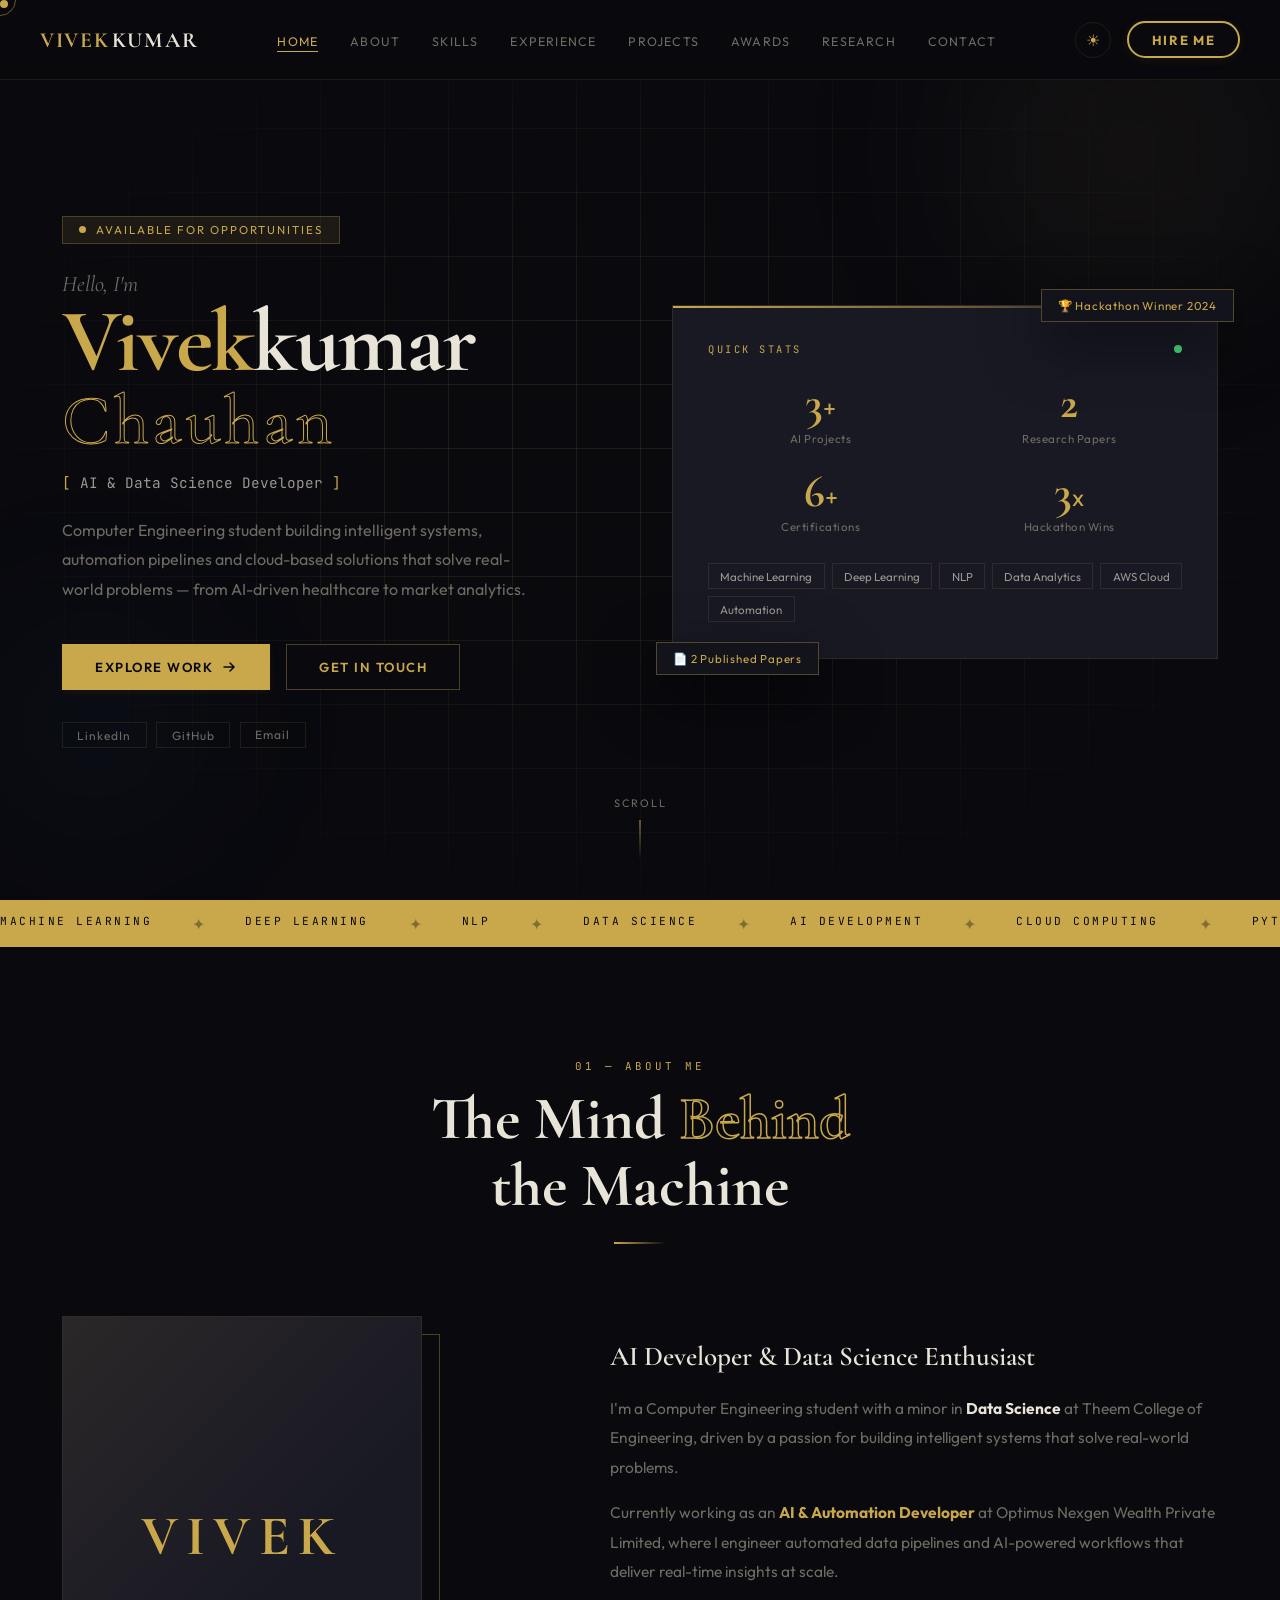
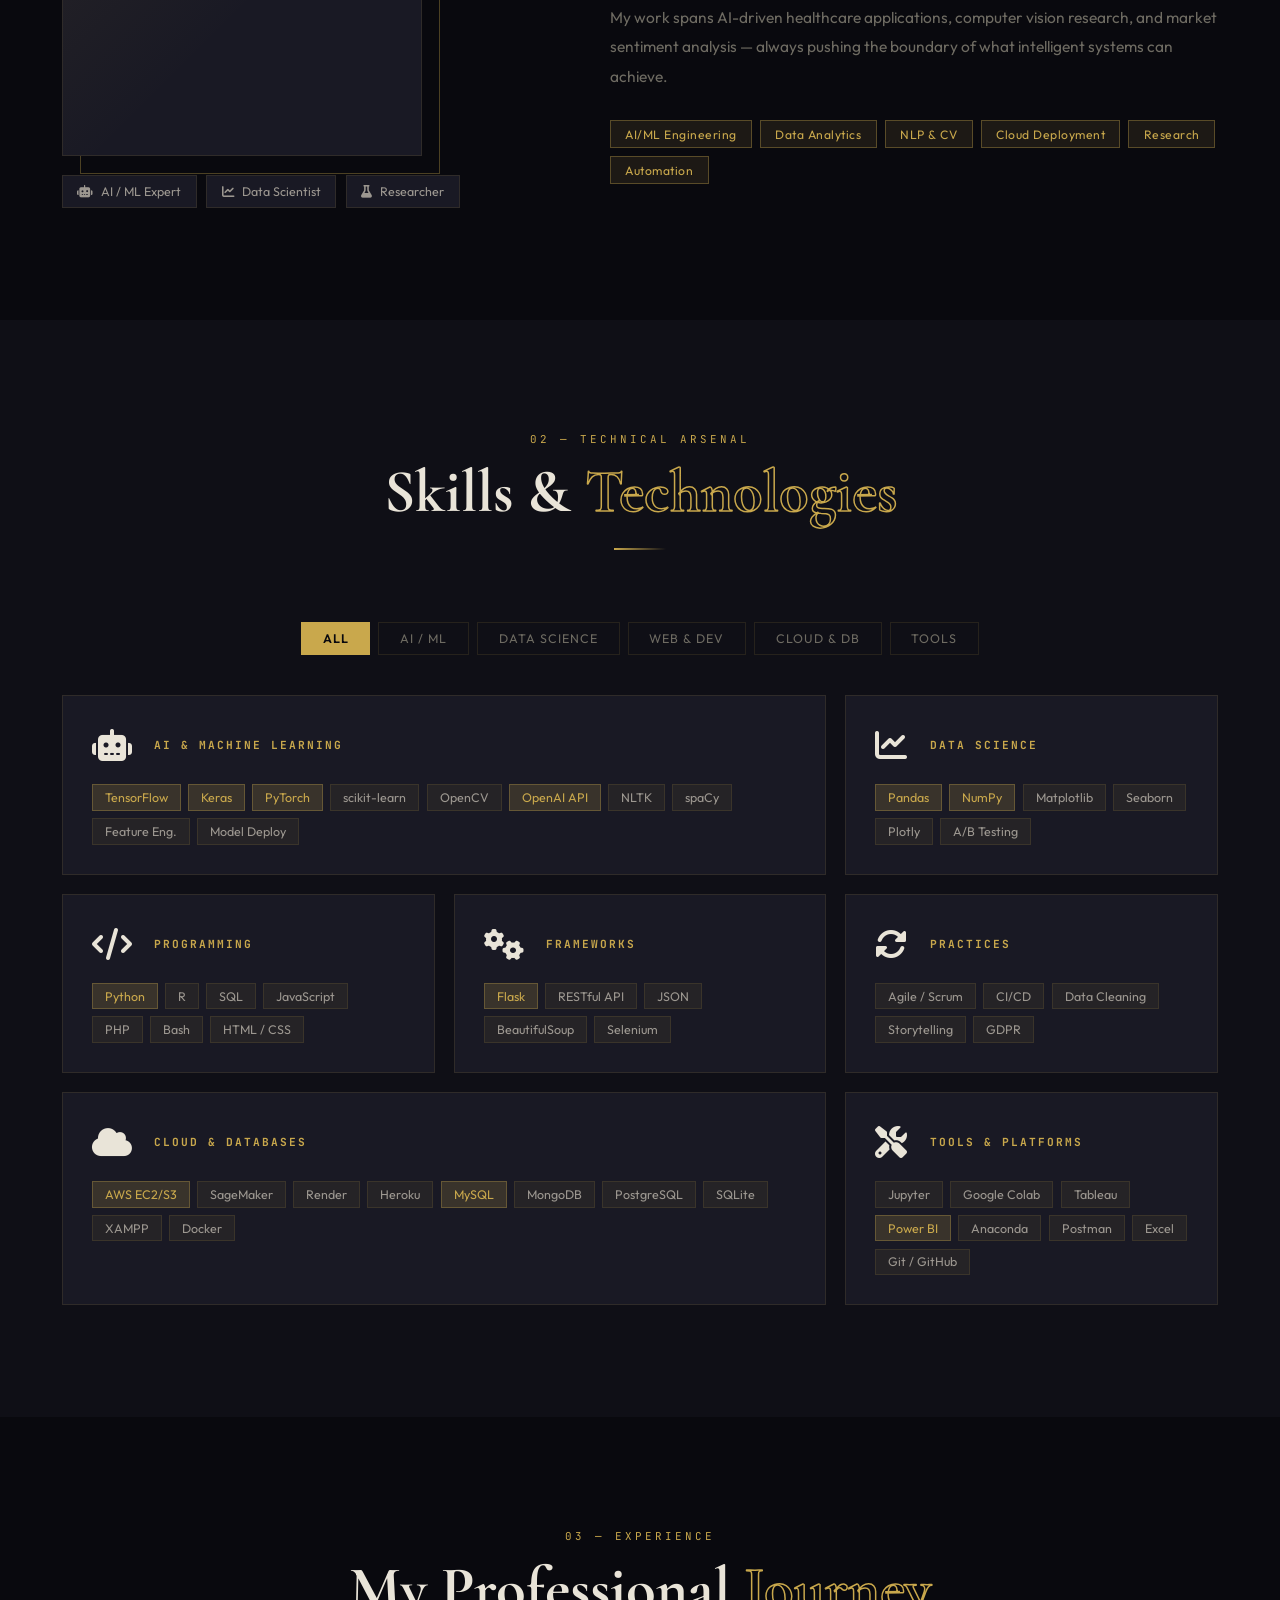
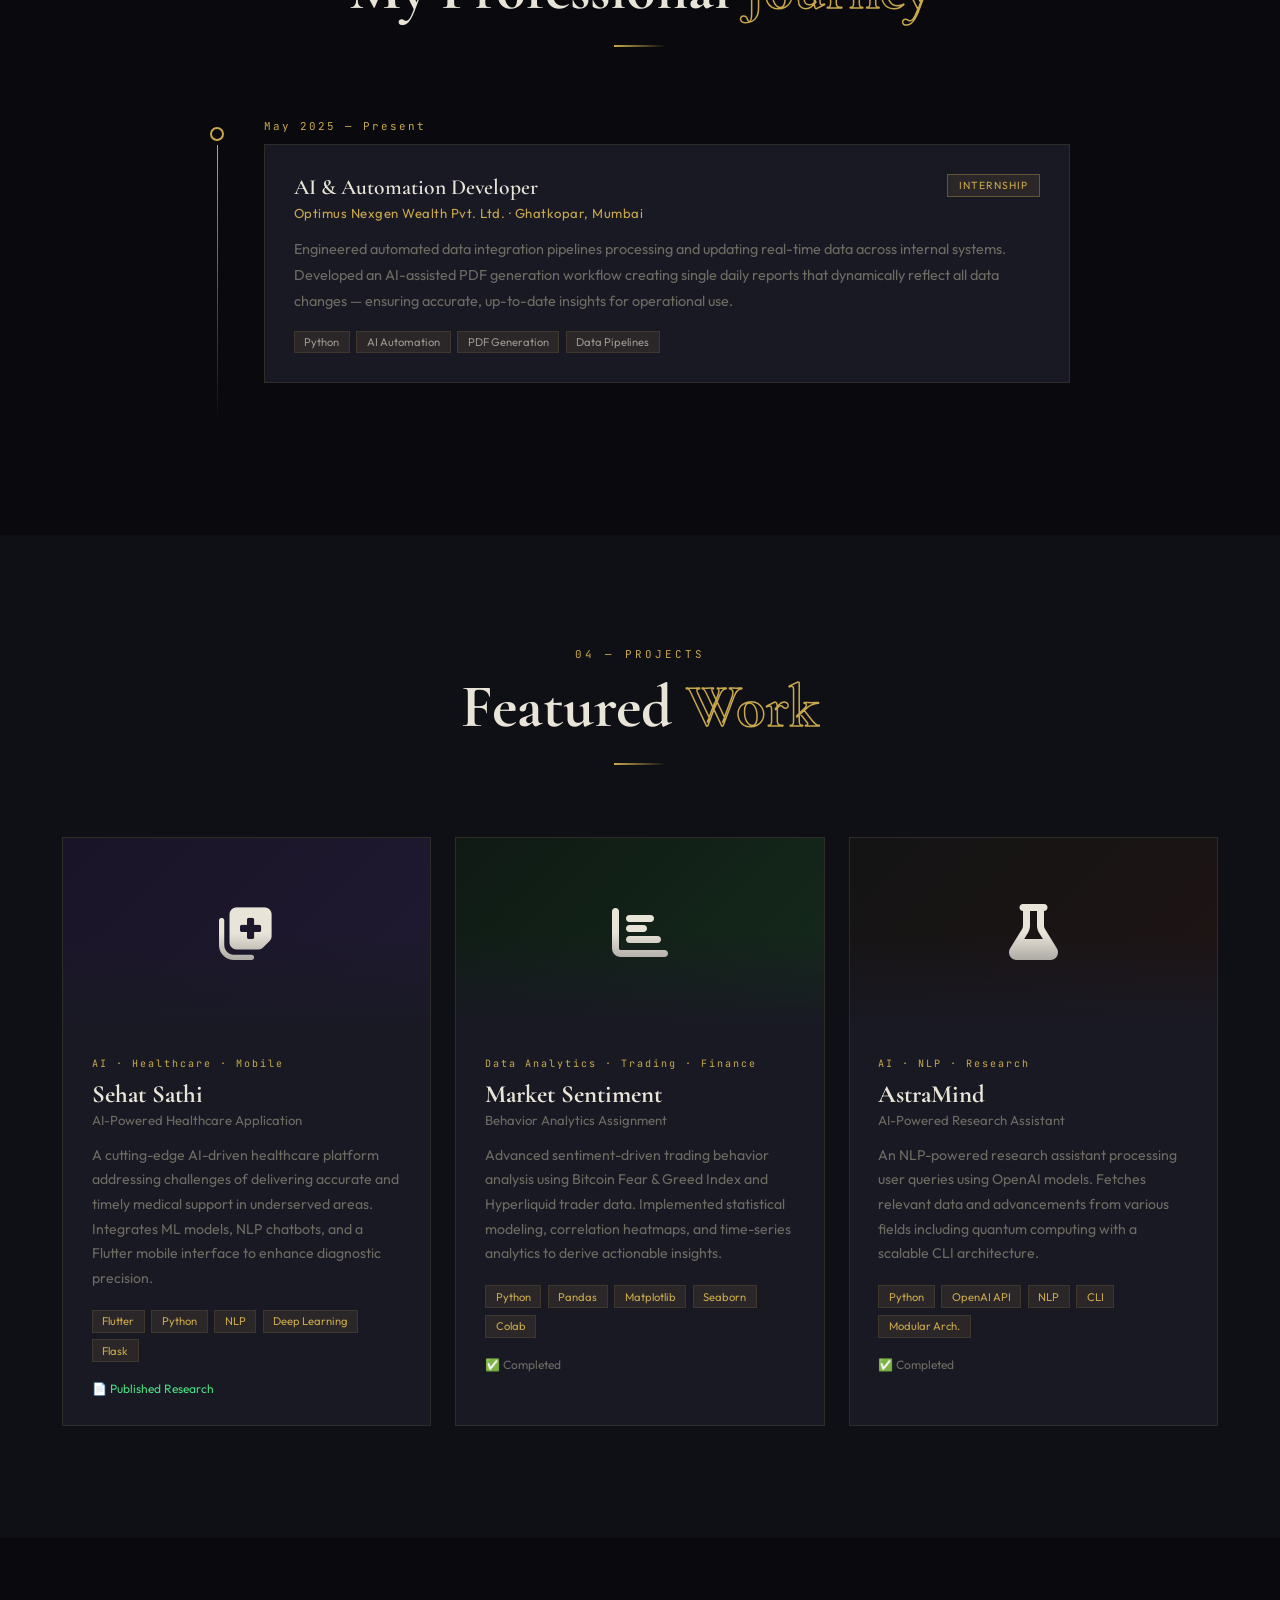
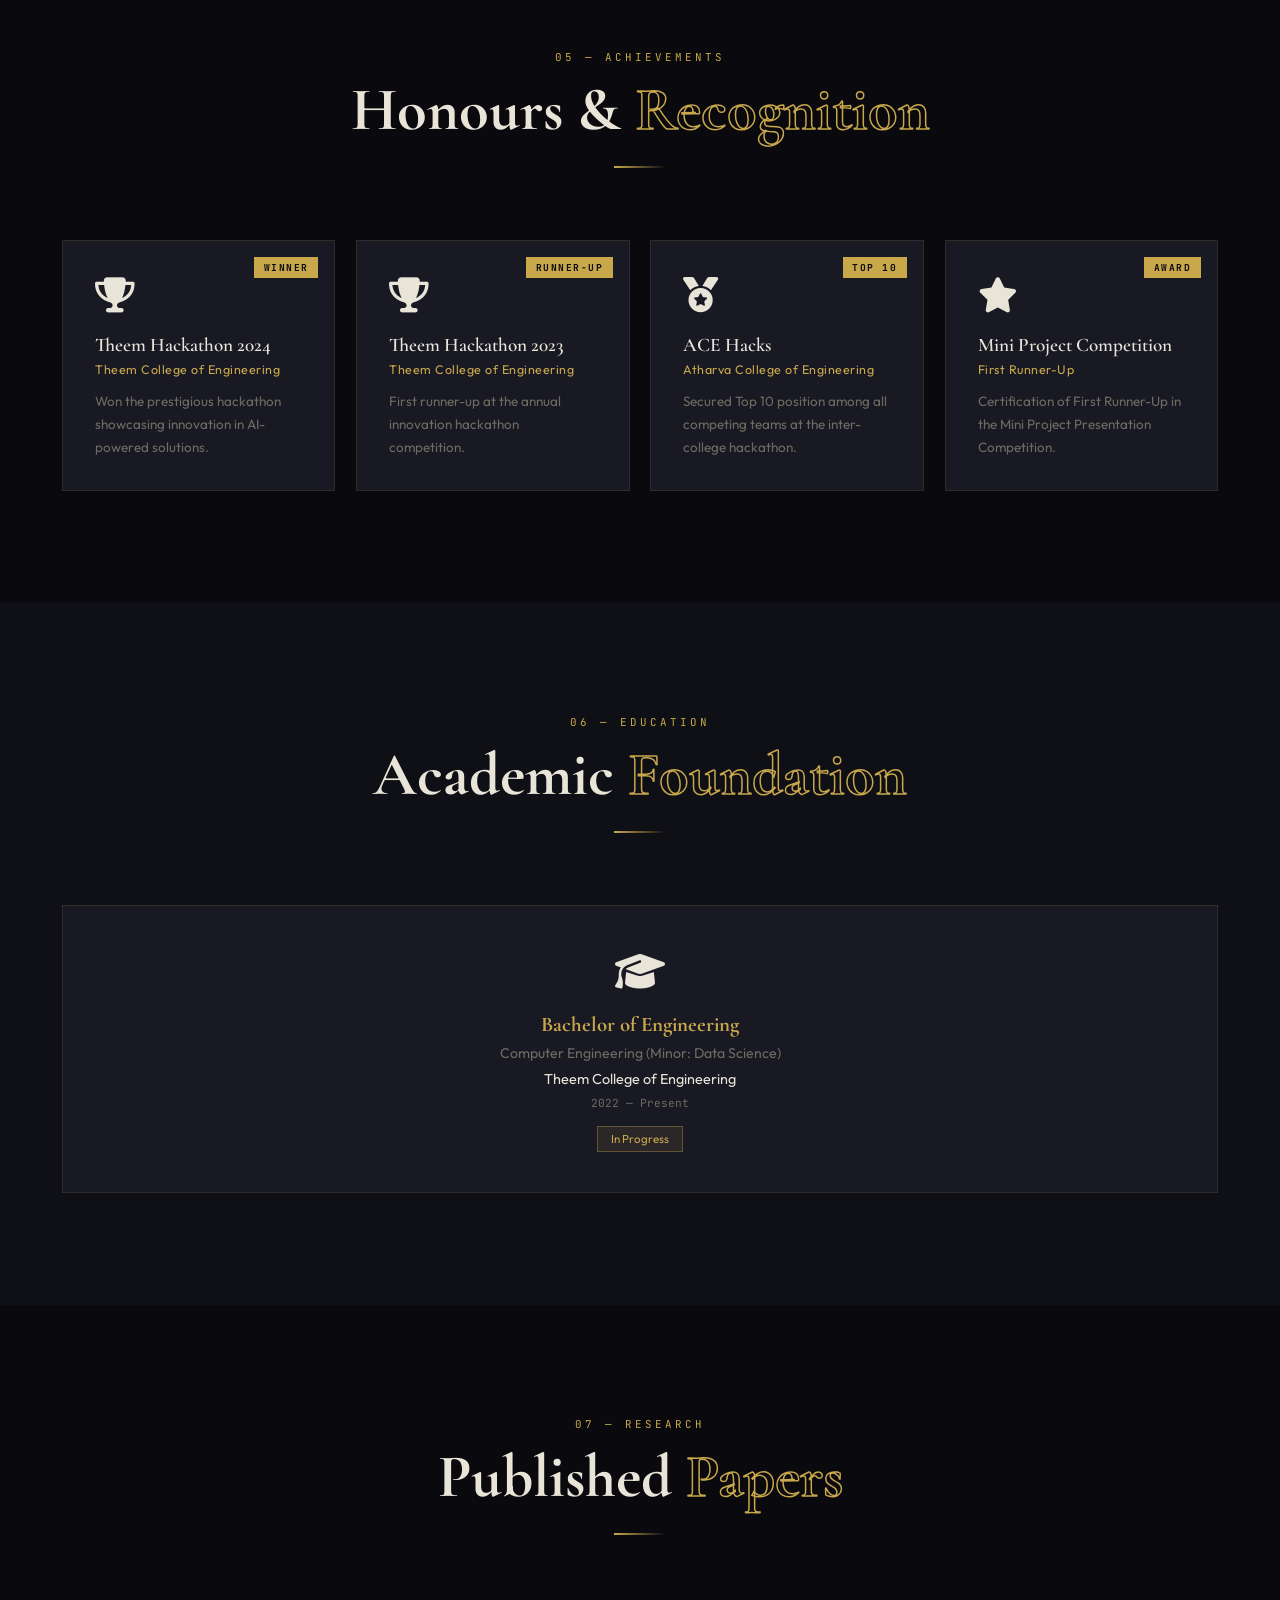
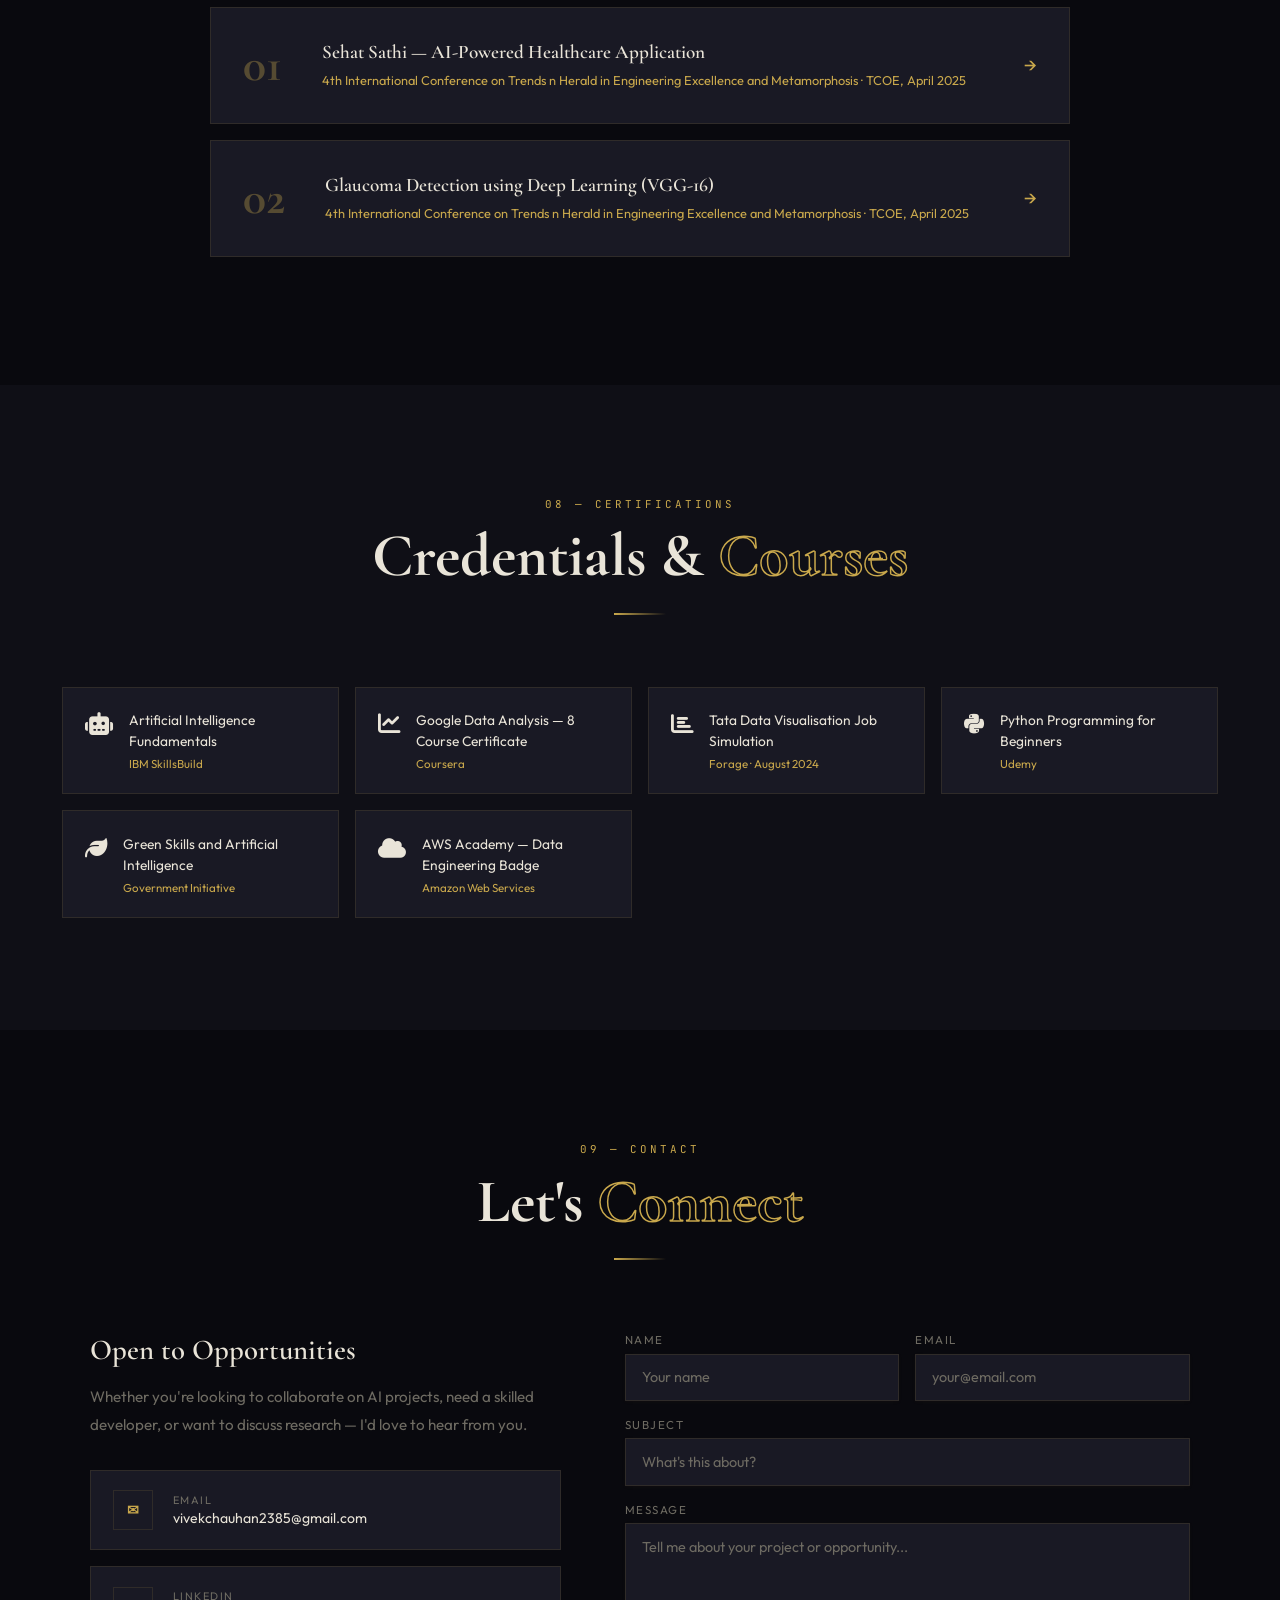
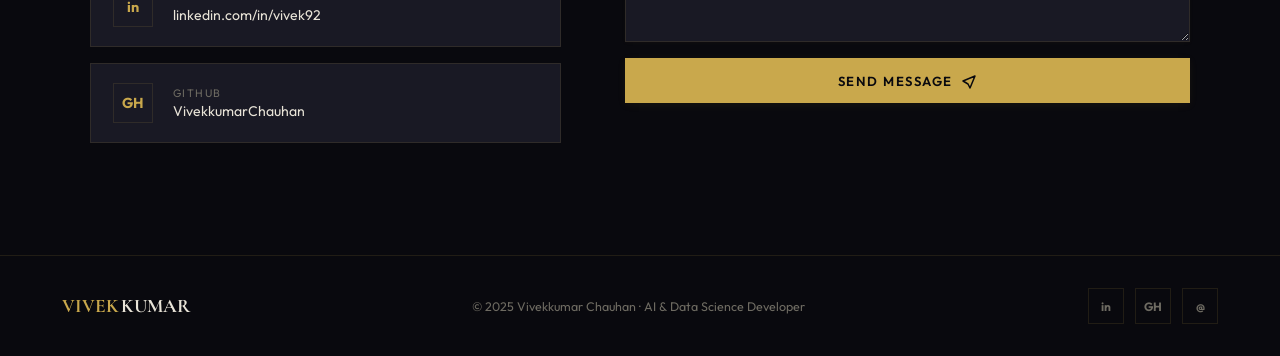
==== indiex.html @ b514a810 "Add files via upload" ====
<!DOCTYPE html>
<html lang="en" data-theme="dark">
<head>
  <meta charset="UTF-8" />
  <meta name="viewport" content="width=device-width, initial-scale=1.0" />
  <title>Vivekkumar Chauhan | AI & Data Science Developer</title>
  <meta name="description" content="Portfolio of Vivekkumar Chauhan — AI & Data Science Developer building intelligent systems and automation pipelines." />
  <meta name="color-scheme" content="dark light">
  <link rel="preconnect" href="https://fonts.googleapis.com" />
  <link rel="preconnect" href="https://fonts.gstatic.com" crossorigin />
  <link href="https://fonts.googleapis.com/css2?family=Cormorant+Garamond:ital,wght@0,400;0,600;0,700;1,400;1,600&family=Outfit:wght@300;400;500;600;700&family=JetBrains+Mono:wght@400;700&display=swap" rel="stylesheet" />
  <link rel="stylesheet" href="./css/style.css" />
  <link rel="stylesheet" href="https://cdnjs.cloudflare.com/ajax/libs/font-awesome/6.5.0/css/all.min.css" />
</head>
<body>

  <!-- ░░ LOADER ░░ -->
  <div class="loader" id="loader">
    <div class="loader-inner">
      <div class="loader-logo">
        <span class="loader-name">VIVEKKUMAR</span>
        <span class="loader-bar-wrap"><span class="loader-bar"></span></span>
        <span class="loader-sub">Initializing Portfolio...</span>
      </div>
    </div>
  </div>

  <!-- ░░ CURSOR ░░ -->
  <div class="cursor-dot" id="cursorDot"></div>
  <div class="cursor-ring" id="cursorRing"></div>

  <!-- ░░ MOBILE MENU ░░ -->
  <div class="mobile-overlay" id="mobileOverlay">
    <button class="mobile-close" id="mobileClose" aria-label="Close menu">✕</button>
    <nav class="mobile-nav">
      <a href="#home"          class="mobile-link" data-mobile-link>Home</a>
      <a href="#about"         class="mobile-link" data-mobile-link>About</a>
      <a href="#skills"        class="mobile-link" data-mobile-link>Skills</a>
      <a href="#experience"    class="mobile-link" data-mobile-link>Experience</a>
      <a href="#projects"      class="mobile-link" data-mobile-link>Projects</a>
      <a href="#achievements"  class="mobile-link" data-mobile-link>Achievements</a>
      <a href="#research"      class="mobile-link" data-mobile-link>Research</a>
      <a href="#contact"       class="mobile-link" data-mobile-link>Contact</a>
    </nav>
  </div>

  <!-- ░░ NAVBAR ░░ -->
  <header class="navbar" id="navbar">
    <a href="#home" class="nav-logo">
      <span class="logo-first">VIVEK</span><span class="logo-last">KUMAR</span>
    </a>
    <ul class="nav-links">
      <li><a href="#home">Home</a></li>
      <li><a href="#about">About</a></li>
      <li><a href="#skills">Skills</a></li>
      <li><a href="#experience">Experience</a></li>
      <li><a href="#projects">Projects</a></li>
      <li><a href="#achievements">Awards</a></li>
      <li><a href="#research">Research</a></li>
      <li><a href="#contact">Contact</a></li>
    </ul>
    <div class="nav-actions">
      <button class="theme-toggle" id="themeToggle" aria-label="Toggle theme">
        <span class="theme-icon-dark">☀︎</span>
        <span class="theme-icon-light">☽</span>
      </button>
      <a href="mailto:vivekchauhan2385@gmail.com" class="nav-cta">Hire Me</a>
      <button class="hamburger" id="hamburger" aria-label="Open menu">
        <span></span><span></span><span></span>
      </button>
    </div>
  </header>

  <!-- ░░ HERO ░░ -->
  <section id="home" class="hero">
    <div class="hero-bg-grid"></div>
    <div class="hero-orb hero-orb-1"></div>
    <div class="hero-orb hero-orb-2"></div>
    <div class="container hero-container">
      <div class="hero-left">
        <div class="hero-eyebrow">
          <span class="eyebrow-dot"></span>
          Available for Opportunities
        </div>
        <h1 class="hero-heading">
          <span class="hero-hello">Hello, I'm</span>
          <span class="hero-name-line">
            <em class="hero-name-gold">Vivek</em>kumar
          </span>
          <span class="hero-name-surname">Chauhan</span>
        </h1>
        <p class="hero-role">
          <span class="role-bracket">[</span>
          AI &amp; Data Science Developer
          <span class="role-bracket">]</span>
        </p>
        <p class="hero-desc">
          Computer Engineering student building intelligent systems, automation pipelines and cloud-based solutions that solve real-world problems — from AI-driven healthcare to market analytics.
        </p>
        <div class="hero-ctas">
          <a href="#projects" class="btn btn-primary">
            <span>Explore Work</span>
            <svg width="16" height="16" viewBox="0 0 16 16"><path d="M3 8h10M9 4l4 4-4 4" stroke="currentColor" stroke-width="1.5" fill="none" stroke-linecap="round"/></svg>
          </a>
          <a href="#contact" class="btn btn-ghost">Get In Touch</a>
        </div>
        <div class="hero-socials">
          <a href="https://linkedin.com/in/vivek92"           class="social-pill" target="_blank" rel="noopener">LinkedIn</a>
          <a href="https://github.com/VivekkumarChauhan"      class="social-pill" target="_blank" rel="noopener">GitHub</a>
          <a href="mailto:vivekchauhan2385@gmail.com"         class="social-pill">Email</a>
        </div>
      </div>

      <div class="hero-right">
        <div class="hero-card-wrap">
          <div class="hero-float-badge badge-top">🏆 Hackathon Winner 2024</div>
          <div class="stats-card">
            <div class="stats-card-header">
              <span class="stats-card-label">QUICK STATS</span>
              <span class="stats-status-dot"></span>
            </div>
            <div class="stats-grid">
              <div class="stat">
                <span class="stat-num" data-count="3">0</span><span class="stat-plus">+</span>
                <span class="stat-label">AI Projects</span>
              </div>
              <div class="stat">
                <span class="stat-num" data-count="2">0</span>
                <span class="stat-label">Research Papers</span>
              </div>
              <div class="stat">
                <span class="stat-num" data-count="6">0</span><span class="stat-plus">+</span>
                <span class="stat-label">Certifications</span>
              </div>
              <div class="stat">
                <span class="stat-num" data-count="3">0</span><span class="stat-plus">x</span>
                <span class="stat-label">Hackathon Wins</span>
              </div>
            </div>
            <div class="focus-chips">
              <span class="chip">Machine Learning</span>
              <span class="chip">Deep Learning</span>
              <span class="chip">NLP</span>
              <span class="chip">Data Analytics</span>
              <span class="chip">AWS Cloud</span>
              <span class="chip">Automation</span>
            </div>
          </div>
          <div class="hero-float-badge badge-bottom">📄 2 Published Papers</div>
        </div>
      </div>
    </div>

    <div class="hero-scroll-hint">
      <span>Scroll</span>
      <span class="scroll-line"></span>
    </div>
  </section>

  <!-- ░░ MARQUEE ░░ -->
  <div class="marquee-bar">
    <div class="marquee-track" id="marqueeTrack">
      <span class="m-item">Machine Learning</span><span class="m-sep">✦</span>
      <span class="m-item">Deep Learning</span><span class="m-sep">✦</span>
      <span class="m-item">NLP</span><span class="m-sep">✦</span>
      <span class="m-item">Data Science</span><span class="m-sep">✦</span>
      <span class="m-item">AI Development</span><span class="m-sep">✦</span>
      <span class="m-item">Cloud Computing</span><span class="m-sep">✦</span>
      <span class="m-item">Python</span><span class="m-sep">✦</span>
      <span class="m-item">TensorFlow</span><span class="m-sep">✦</span>
      <span class="m-item">Computer Vision</span><span class="m-sep">✦</span>
      <span class="m-item">Automation</span><span class="m-sep">✦</span>
      <span class="m-item">Machine Learning</span><span class="m-sep">✦</span>
      <span class="m-item">Deep Learning</span><span class="m-sep">✦</span>
      <span class="m-item">NLP</span><span class="m-sep">✦</span>
      <span class="m-item">Data Science</span><span class="m-sep">✦</span>
      <span class="m-item">AI Development</span><span class="m-sep">✦</span>
      <span class="m-item">Cloud Computing</span><span class="m-sep">✦</span>
      <span class="m-item">Python</span><span class="m-sep">✦</span>
      <span class="m-item">TensorFlow</span><span class="m-sep">✦</span>
      <span class="m-item">Computer Vision</span><span class="m-sep">✦</span>
      <span class="m-item">Automation</span><span class="m-sep">✦</span>
    </div>
  </div>

  <!-- ░░ ABOUT ░░ -->
  <section id="about" class="section">
    <div class="container">
      <div class="section-header reveal">
        <span class="section-tag">01 — About Me</span>
        <h2 class="section-title">The Mind <span class="title-outline">Behind</span><br>the Machine</h2>
        <div class="section-line"></div>
      </div>
      <div class="about-grid">
        <div class="about-visual reveal">
          <div class="about-frame">
            <div class="about-photo-placeholder">
              <img src="" alt="Vivekkumar Chauhan" style="width:100%;height:auto;object-fit:cover;border-radius:18px;box-shadow:0 4px 32px rgba(0,0,0,0.10);" onerror="this.style.display='none';this.nextElementSibling.style.display='block';">
              <span class="about-initials" style="display:none;">VIVEK</span>
              <span class="about-initials-sub" style="display:none;">Chauhan</span>
            </div>
            <div class="about-frame-deco"></div>
          </div>
          <div class="about-mini-cards">
            <div class="mini-card">
              <span class="mini-icon"><i class="fas fa-robot"></i></span>
              <span class="mini-text">AI / ML Expert</span>
            </div>
            <div class="mini-card">
              <span class="mini-icon"><i class="fas fa-chart-line"></i></span>
              <span class="mini-text">Data Scientist</span>
            </div>
            <div class="mini-card">
              <span class="mini-icon"><i class="fas fa-flask"></i></span>
              <span class="mini-text">Researcher</span>
            </div>
          </div>
        </div>
        <div class="about-content reveal">
          <h3 class="about-subtitle">AI Developer &amp; Data Science Enthusiast</h3>
          <p>I'm a Computer Engineering student with a minor in <strong>Data Science</strong> at Theem College of Engineering, driven by a passion for building intelligent systems that solve real-world problems.</p>
          <p>Currently working as an <strong class="text-gold">AI & Automation Developer</strong> at Optimus Nexgen Wealth Private Limited, where I engineer automated data pipelines and AI-powered workflows that deliver real-time insights at scale.</p>
          <p>My work spans AI-driven healthcare applications, computer vision research, and market sentiment analysis — always pushing the boundary of what intelligent systems can achieve.</p>
          <div class="about-tags">
            <span class="about-tag">AI/ML Engineering</span>
            <span class="about-tag">Data Analytics</span>
            <span class="about-tag">NLP & CV</span>
            <span class="about-tag">Cloud Deployment</span>
            <span class="about-tag">Research</span>
            <span class="about-tag">Automation</span>
          </div>
        </div>
      </div>
    </div>
  </section>

  <!-- ░░ SKILLS ░░ -->
  <section id="skills" class="section section-alt">
    <div class="container">
      <div class="section-header reveal">
        <span class="section-tag">02 — Technical Arsenal</span>
        <h2 class="section-title">Skills &amp; <span class="title-outline">Technologies</span></h2>
        <div class="section-line"></div>
      </div>

      <!-- Skills Filter Tabs -->
      <div class="skills-tabs reveal" id="skillsTabs">
        <button class="skills-tab active" data-filter="all">All</button>
        <button class="skills-tab" data-filter="ai">AI / ML</button>
        <button class="skills-tab" data-filter="data">Data Science</button>
        <button class="skills-tab" data-filter="web">Web & Dev</button>
        <button class="skills-tab" data-filter="cloud">Cloud & DB</button>
        <button class="skills-tab" data-filter="tools">Tools</button>
      </div>

      <div class="skills-bento reveal" id="skillsBento">

        <!-- AI/ML Card — large -->
        <div class="skill-block skill-block-lg" data-category="ai">
          <div class="skill-block-header">
            <span class="skill-block-icon" style="font-size:2rem;vertical-align:middle;margin-right:0.7rem;"><i class="fas fa-robot"></i></span>
            <h4 class="skill-block-title" style="display:inline-block;vertical-align:middle;">AI &amp; Machine Learning</h4>
          </div>
          <div class="skill-pills">
            <span class="pill pill-hot">TensorFlow</span>
            <span class="pill pill-hot">Keras</span>
            <span class="pill pill-hot">PyTorch</span>
            <span class="pill">scikit-learn</span>
            <span class="pill">OpenCV</span>
            <span class="pill pill-hot">OpenAI API</span>
            <span class="pill">NLTK</span>
            <span class="pill">spaCy</span>
            <span class="pill">Feature Eng.</span>
            <span class="pill">Model Deploy</span>
          </div>
          <div class="skill-block-glow"></div>
        </div>

        <!-- Data Science Card -->
        <div class="skill-block" data-category="data">
          <div class="skill-block-header">
            <span class="skill-block-icon" style="font-size:2rem;vertical-align:middle;margin-right:0.7rem;"><i class="fas fa-chart-line"></i></span>
            <h4 class="skill-block-title" style="display:inline-block;vertical-align:middle;">Data Science</h4>
          </div>
          <div class="skill-pills">
            <span class="pill pill-hot">Pandas</span>
            <span class="pill pill-hot">NumPy</span>
            <span class="pill">Matplotlib</span>
            <span class="pill">Seaborn</span>
            <span class="pill">Plotly</span>
            <span class="pill">A/B Testing</span>
          </div>
          <div class="skill-block-glow"></div>
        </div>

        <!-- Programming -->
        <div class="skill-block" data-category="web">
          <div class="skill-block-header">
            <span class="skill-block-icon" style="font-size:2rem;vertical-align:middle;margin-right:0.7rem;"><i class="fas fa-code"></i></span>
            <h4 class="skill-block-title" style="display:inline-block;vertical-align:middle;">Programming</h4>
          </div>
          <div class="skill-pills">
            <span class="pill pill-hot">Python</span>
            <span class="pill">R</span>
            <span class="pill">SQL</span>
            <span class="pill">JavaScript</span>
            <span class="pill">PHP</span>
            <span class="pill">Bash</span>
            <span class="pill">HTML / CSS</span>
          </div>
          <div class="skill-block-glow"></div>
        </div>

        <!-- Frameworks -->
        <div class="skill-block" data-category="web">
          <div class="skill-block-header">
            <span class="skill-block-icon" style="font-size:2rem;vertical-align:middle;margin-right:0.7rem;"><i class="fas fa-cogs"></i></span>
            <h4 class="skill-block-title" style="display:inline-block;vertical-align:middle;">Frameworks</h4>
          </div>
          <div class="skill-pills">
            <span class="pill pill-hot">Flask</span>
            <span class="pill">RESTful API</span>
            <span class="pill">JSON</span>
            <span class="pill">BeautifulSoup</span>
            <span class="pill">Selenium</span>
          </div>
          <div class="skill-block-glow"></div>
        </div>

        <!-- Practices -->
        <div class="skill-block" data-category="tools">
          <div class="skill-block-header">
            <span class="skill-block-icon" style="font-size:2rem;vertical-align:middle;margin-right:0.7rem;"><i class="fas fa-sync-alt"></i></span>
            <h4 class="skill-block-title" style="display:inline-block;vertical-align:middle;">Practices</h4>
          </div>
          <div class="skill-pills">
            <span class="pill">Agile / Scrum</span>
            <span class="pill">CI/CD</span>
            <span class="pill">Data Cleaning</span>
            <span class="pill">Storytelling</span>
            <span class="pill">GDPR</span>
          </div>
          <div class="skill-block-glow"></div>
        </div>

        <!-- Cloud & DB — large -->
        <div class="skill-block skill-block-lg" data-category="cloud">
          <div class="skill-block-header">
            <span class="skill-block-icon" style="font-size:2rem;vertical-align:middle;margin-right:0.7rem;"><i class="fas fa-cloud"></i></span>
            <h4 class="skill-block-title" style="display:inline-block;vertical-align:middle;">Cloud &amp; Databases</h4>
          </div>
          <div class="skill-pills">
            <span class="pill pill-hot">AWS EC2/S3</span>
            <span class="pill">SageMaker</span>
            <span class="pill">Render</span>
            <span class="pill">Heroku</span>
            <span class="pill pill-hot">MySQL</span>
            <span class="pill">MongoDB</span>
            <span class="pill">PostgreSQL</span>
            <span class="pill">SQLite</span>
            <span class="pill">XAMPP</span>
            <span class="pill">Docker</span>
          </div>
          <div class="skill-block-glow"></div>
        </div>

        <!-- Tools -->
        <div class="skill-block" data-category="tools">
          <div class="skill-block-header">
            <span class="skill-block-icon" style="font-size:2rem;vertical-align:middle;margin-right:0.7rem;"><i class="fas fa-tools"></i></span>
            <h4 class="skill-block-title" style="display:inline-block;vertical-align:middle;">Tools &amp; Platforms</h4>
          </div>
          <div class="skill-pills">
            <span class="pill">Jupyter</span>
            <span class="pill">Google Colab</span>
            <span class="pill">Tableau</span>
            <span class="pill pill-hot">Power BI</span>
            <span class="pill">Anaconda</span>
            <span class="pill">Postman</span>
            <span class="pill">Excel</span>
            <span class="pill">Git / GitHub</span>
          </div>
          <div class="skill-block-glow"></div>
        </div>

        

      </div>
    </div>
  </section>

  <!-- ░░ EXPERIENCE ░░ -->
  <section id="experience" class="section">
    <div class="container">
      <div class="section-header reveal">
        <span class="section-tag">03 — Experience</span>
        <h2 class="section-title">My Professional <span class="title-outline">Journey</span></h2>
        <div class="section-line"></div>
      </div>
      <div class="timeline">
        <div class="timeline-item reveal">
          <div class="tl-marker">
            <div class="tl-dot"></div>
            <div class="tl-line"></div>
          </div>
          <div class="tl-content">
            <div class="tl-date">May 2025 — Present</div>
            <div class="tl-card">
              <div class="tl-card-top">
                <div>
                  <h3 class="tl-role">AI &amp; Automation Developer</h3>
                  <div class="tl-company">Optimus Nexgen Wealth Pvt. Ltd. · Ghatkopar, Mumbai</div>
                </div>
                <span class="tl-badge">Internship</span>
              </div>
              <p class="tl-desc">Engineered automated data integration pipelines processing and updating real-time data across internal systems. Developed an AI-assisted PDF generation workflow creating single daily reports that dynamically reflect all data changes — ensuring accurate, up-to-date insights for operational use.</p>
              <div class="tl-tags">
                <span class="tl-tag">Python</span>
                <span class="tl-tag">AI Automation</span>
                <span class="tl-tag">PDF Generation</span>
                <span class="tl-tag">Data Pipelines</span>
              </div>
            </div>
          </div>
        </div>
      </div>
    </div>
  </section>

  <!-- ░░ PROJECTS ░░ -->
  <section id="projects" class="section section-alt">
    <div class="container">
      <div class="section-header reveal">
        <span class="section-tag">04 — Projects</span>
        <h2 class="section-title">Featured <span class="title-outline">Work</span></h2>
        <div class="section-line"></div>
      </div>
      <div class="projects-grid">

        <div class="project-card reveal">
          <div class="project-thumb project-thumb-1">
            <span class="project-emoji"><i class="fas fa-notes-medical"></i></span>
            <div class="project-thumb-overlay"></div>
          </div>
          <div class="project-body">
            <div class="project-meta">AI · Healthcare · Mobile</div>
            <h3 class="project-title">Sehat Sathi</h3>
            <p class="project-sub">AI-Powered Healthcare Application</p>
            <p class="project-desc">A cutting-edge AI-driven healthcare platform addressing challenges of delivering accurate and timely medical support in underserved areas. Integrates ML models, NLP chatbots, and a Flutter mobile interface to enhance diagnostic precision.</p>
            <div class="project-tech">
              <span class="tech">Flutter</span>
              <span class="tech">Python</span>
              <span class="tech">NLP</span>
              <span class="tech">Deep Learning</span>
              <span class="tech">Flask</span>
            </div>
            <div class="project-footer">
              <span class="project-status status-published">📄 Published Research</span>
            </div>
          </div>
        </div>

        <div class="project-card reveal">
          <div class="project-thumb project-thumb-2">
            <span class="project-emoji"><i class="fas fa-chart-bar"></i></span>
            <div class="project-thumb-overlay"></div>
          </div>
          <div class="project-body">
            <div class="project-meta">Data Analytics · Trading · Finance</div>
            <h3 class="project-title">Market Sentiment</h3>
            <p class="project-sub">Behavior Analytics Assignment</p>
            <p class="project-desc">Advanced sentiment-driven trading behavior analysis using Bitcoin Fear & Greed Index and Hyperliquid trader data. Implemented statistical modeling, correlation heatmaps, and time-series analytics to derive actionable insights.</p>
            <div class="project-tech">
              <span class="tech">Python</span>
              <span class="tech">Pandas</span>
              <span class="tech">Matplotlib</span>
              <span class="tech">Seaborn</span>
              <span class="tech">Colab</span>
            </div>
            <div class="project-footer">
              <span class="project-status status-completed">✅ Completed</span>
            </div>
          </div>
        </div>

        <div class="project-card reveal">
          <div class="project-thumb project-thumb-3">
            <span class="project-emoji"><i class="fas fa-flask"></i></span>
            <div class="project-thumb-overlay"></div>
          </div>
          <div class="project-body">
            <div class="project-meta">AI · NLP · Research</div>
            <h3 class="project-title">AstraMind</h3>
            <p class="project-sub">AI-Powered Research Assistant</p>
            <p class="project-desc">An NLP-powered research assistant processing user queries using OpenAI models. Fetches relevant data and advancements from various fields including quantum computing with a scalable CLI architecture.</p>
            <div class="project-tech">
              <span class="tech">Python</span>
              <span class="tech">OpenAI API</span>
              <span class="tech">NLP</span>
              <span class="tech">CLI</span>
              <span class="tech">Modular Arch.</span>
            </div>
            <div class="project-footer">
              <span class="project-status status-completed">✅ Completed</span>
            </div>
          </div>
        </div>

      </div>
    </div>
  </section>

  <!-- ░░ ACHIEVEMENTS ░░ -->
  <section id="achievements" class="section">
    <div class="container">
      <div class="section-header reveal">
        <span class="section-tag">05 — Achievements</span>
        <h2 class="section-title">Honours &amp; <span class="title-outline">Recognition</span></h2>
        <div class="section-line"></div>
      </div>
      <div class="achievements-grid">
        <div class="award-card reveal">
          <div class="award-badge">WINNER</div>
          <span class="award-icon"><i class="fas fa-trophy"></i></span>
          
          <h3 class="award-title">Theem Hackathon 2024</h3>
          <p class="award-org">Theem College of Engineering</p>
          <p class="award-desc">Won the prestigious hackathon showcasing innovation in AI-powered solutions.</p>
        </div>
        <div class="award-card reveal">
          <div class="award-badge">RUNNER-UP</div>
            <span class="award-icon"><i class="fas fa-trophy"></i></span>
          <h3 class="award-title">Theem Hackathon 2023</h3>
          <p class="award-org">Theem College of Engineering</p>
          <p class="award-desc">First runner-up at the annual innovation hackathon competition.</p>
        </div>
        <div class="award-card reveal">
          <div class="award-badge">TOP 10</div>
            <span class="award-icon"><i class="fas fa-medal"></i></span>
          <h3 class="award-title">ACE Hacks</h3>
          <p class="award-org">Atharva College of Engineering</p>
          <p class="award-desc">Secured Top 10 position among all competing teams at the inter-college hackathon.</p>
        </div>
        <div class="award-card reveal">
          <div class="award-badge">AWARD</div>
            <span class="award-icon"><i class="fas fa-star"></i></span>
          <h3 class="award-title">Mini Project Competition</h3>
          <p class="award-org">First Runner-Up</p>
          <p class="award-desc">Certification of First Runner-Up in the Mini Project Presentation Competition.</p>
        </div>
      </div>
    </div>
  </section>

  <!-- ░░ EDUCATION ░░ -->
  <section id="education" class="section section-alt">
    <div class="container">
      <div class="section-header reveal">
        <span class="section-tag">06 — Education</span>
        <h2 class="section-title">Academic <span class="title-outline">Foundation</span></h2>
        <div class="section-line"></div>
      </div>
      <div class="edu-grid">
        <div class="edu-card reveal">
           <span class="edu-icon"><i class="fas fa-graduation-cap"></i></span>
          <h3 class="edu-degree">Bachelor of Engineering</h3>
          <p class="edu-major">Computer Engineering (Minor: Data Science)</p>
          <p class="edu-school">Theem College of Engineering</p>
          <p class="edu-dates">2022 — Present</p>
          <span class="edu-status">In Progress</span>
        </div>
      </div>
    </div>
  </section>

  <!-- ░░ RESEARCH ░░ -->
  <section id="research" class="section">
    <div class="container">
      <div class="section-header reveal">
        <span class="section-tag">07 — Research</span>
        <h2 class="section-title">Published <span class="title-outline">Papers</span></h2>
        <div class="section-line"></div>
      </div>
      <div class="research-list">
        <div class="research-item reveal">
          <div class="ri-num">01</div>
          <div class="ri-body">
            <h3 class="ri-title">Sehat Sathi — AI-Powered Healthcare Application</h3>
            <p class="ri-conf">4th International Conference on Trends n Herald in Engineering Excellence and Metamorphosis · TCOE, April 2025</p>
          </div>
          <div class="ri-arrow">→</div>
        </div>
        <div class="research-item reveal">
          <div class="ri-num">02</div>
          <div class="ri-body">
            <h3 class="ri-title">Glaucoma Detection using Deep Learning (VGG-16)</h3>
            <p class="ri-conf">4th International Conference on Trends n Herald in Engineering Excellence and Metamorphosis · TCOE, April 2025</p>
          </div>
          <div class="ri-arrow">→</div>
        </div>
      </div>
    </div>
  </section>

  <!-- ░░ CERTIFICATIONS ░░ -->
  <section id="certifications" class="section section-alt">
    <div class="container">
      <div class="section-header reveal">
        <span class="section-tag">08 — Certifications</span>
        <h2 class="section-title">Credentials &amp; <span class="title-outline">Courses</span></h2>
        <div class="section-line"></div>
      </div>
      <div class="cert-grid">
        <div class="cert-card reveal"><span class="cert-icon"><i class="fas fa-robot"></i></span><div><p class="cert-name">Artificial Intelligence Fundamentals</p><p class="cert-by">IBM SkillsBuild</p></div></div>
        <div class="cert-card reveal"><span class="cert-icon"><i class="fas fa-chart-line"></i></span><div><p class="cert-name">Google Data Analysis — 8 Course Certificate</p><p class="cert-by">Coursera</p></div></div>
        <div class="cert-card reveal"><span class="cert-icon"><i class="fas fa-chart-bar"></i></span><div><p class="cert-name">Tata Data Visualisation Job Simulation</p><p class="cert-by">Forage · August 2024</p></div></div>
        <div class="cert-card reveal"><span class="cert-icon"><i class="fab fa-python"></i></span><div><p class="cert-name">Python Programming for Beginners</p><p class="cert-by">Udemy</p></div></div>
        <div class="cert-card reveal"><span class="cert-icon"><i class="fas fa-leaf"></i></span><div><p class="cert-name">Green Skills and Artificial Intelligence</p><p class="cert-by">Government Initiative</p></div></div>
        <div class="cert-card reveal"><span class="cert-icon"><i class="fas fa-cloud"></i></span><div><p class="cert-name">AWS Academy — Data Engineering Badge</p><p class="cert-by">Amazon Web Services</p></div></div>
      </div>
    </div>
  </section>

  <!-- ░░ CONTACT ░░ -->
  <section id="contact" class="section">
    <div class="container">
      <div class="section-header reveal">
        <span class="section-tag">09 — Contact</span>
        <h2 class="section-title">Let's <span class="title-outline">Connect</span></h2>
        <div class="section-line"></div>
      </div>
      <div class="contact-grid">
        <div class="contact-info reveal">
          <h3 class="contact-heading">Open to Opportunities</h3>
          <p class="contact-sub">Whether you're looking to collaborate on AI projects, need a skilled developer, or want to discuss research — I'd love to hear from you.</p>
          <div class="contact-items">
            <a href="mailto:vivekchauhan2385@gmail.com" class="contact-item">
              <span class="ci-icon">✉</span>
              <div><span class="ci-label">Email</span><span class="ci-val">vivekchauhan2385@gmail.com</span></div>
            </a>
            <a href="https://linkedin.com/in/vivek92" class="contact-item" target="_blank" rel="noopener">
              <span class="ci-icon">in</span>
              <div><span class="ci-label">LinkedIn</span><span class="ci-val">linkedin.com/in/vivek92</span></div>
            </a>
            <a href="https://github.com/VivekkumarChauhan" class="contact-item" target="_blank" rel="noopener">
              <span class="ci-icon">GH</span>
              <div><span class="ci-label">GitHub</span><span class="ci-val">VivekkumarChauhan</span></div>
            </a>
          </div>
        </div>
        <div class="contact-form-wrap reveal">
          <form class="contact-form" id="contactForm" onsubmit="handleFormSubmit(event)">
            <div class="form-row">
              <div class="form-field">
                <label>Name</label>
                <input type="text" placeholder="Your name" required />
              </div>
              <div class="form-field">
                <label>Email</label>
                <input type="email" placeholder="your@email.com" required />
              </div>
            </div>
            <div class="form-field">
              <label>Subject</label>
              <input type="text" placeholder="What's this about?" />
            </div>
            <div class="form-field">
              <label>Message</label>
              <textarea rows="5" placeholder="Tell me about your project or opportunity..." required></textarea>
            </div>
            <button type="submit" class="btn btn-primary btn-full">
              <span>Send Message</span>
              <svg width="16" height="16" viewBox="0 0 16 16"><path d="M2 8l12-5-5 12-2-4-5-3z" stroke="currentColor" stroke-width="1.5" fill="none" stroke-linejoin="round"/></svg>
            </button>
          </form>
        </div>
      </div>
    </div>
  </section>

  <!-- ░░ FOOTER ░░ -->
  <footer class="footer">
    <div class="container footer-inner">
      <div class="footer-logo">
        <span class="logo-first">VIVEK</span><span class="logo-last">KUMAR</span>
      </div>
      <p class="footer-text">© 2025 Vivekkumar Chauhan · AI &amp; Data Science Developer</p>
      <div class="footer-socials">
        <a href="https://linkedin.com/in/vivek92"          class="social-link" target="_blank" rel="noopener">in</a>
        <a href="https://github.com/VivekkumarChauhan"     class="social-link" target="_blank" rel="noopener">GH</a>
        <a href="mailto:vivekchauhan2385@gmail.com"        class="social-link">@</a>
      </div>
    </div>
  </footer>

  <script src="./js/main.js"></script>
</body>
</html>
---- css/style.css ----
/* ============================================================
   VIVEKKUMAR CHAUHAN — PORTFOLIO STYLESHEET
   Fonts: Cormorant Garamond (display) + Outfit (body) + JetBrains Mono (code)
   ============================================================ */

/* ── CSS RESET ─────────────────────────────────────────── */
*, *::before, *::after { margin: 0; padding: 0; box-sizing: border-box; }
html { scroll-behavior: smooth; font-size: 16px; }
img, svg { display: block; max-width: 100%; }
a { text-decoration: none; }
button { background: none; border: none; font-family: inherit; }
ul { list-style: none; }

/* ── SCROLLBAR ──────────────────────────────────────────── */
::-webkit-scrollbar { width: 3px; }
::-webkit-scrollbar-track { background: transparent; }
::-webkit-scrollbar-thumb { background: var(--gold); border-radius: 3px; }

/* ============================================================
   DESIGN TOKENS — DARK THEME (default)
   ============================================================ */
[data-theme="dark"] {
  --bg:           #09090e;
  --bg-alt:       #0f0f16;
  --surface:      #13131c;
  --card:         #191924;
  --card-hover:   #1f1f2e;
  --border:       rgba(201,168,76,0.12);
  --border-hover: rgba(201,168,76,0.35);
  --gold:         #c9a84c;
  --gold-light:   #f0c96e;
  --gold-dim:     rgba(201,168,76,0.10);
  --gold-glow:    rgba(201,168,76,0.20);
  --text:         #e9e4d8;
  --text-muted:   #6e6b62;
  --text-sub:     #9c9790;
  --navbar-bg:    rgba(9,9,14,0.88);
  --shadow:       0 20px 60px rgba(0,0,0,0.6);
  --pill-bg:      rgba(201,168,76,0.07);
  --pill-hot-bg:  rgba(201,168,76,0.18);
  color-scheme: dark;
}

/* ============================================================
   DESIGN TOKENS — LIGHT THEME
   ============================================================ */
[data-theme="light"] {
  --bg:           #f6f6f9;
  --bg-alt:       #ececf1;
  --surface:      #fff;
  --card:         #fff;
  --card-hover:   #f3f3f7;
  --border:       rgba(160,120,32,0.14);
  --border-hover: rgba(160,120,32,0.40);
  --gold:         #b48a2c;
  --gold-light:   #e6c86a;
  --gold-dim:     rgba(180,138,44,0.10);
  --gold-glow:    rgba(180,138,44,0.18);
  --text:         #181512;
  --text-muted:   #6a5d4a;
  --text-sub:     #4a4338;
  --navbar-bg:    rgba(246,246,249,0.92);
  --shadow:       0 16px 48px rgba(160,120,32,0.10);
  --pill-bg:      rgba(180,138,44,0.08);
  --pill-hot-bg:  rgba(180,138,44,0.20);
  color-scheme: light;
}

/* ── BASE ─────────────────────────────────────────────────── */
body {
  font-family: 'Outfit', sans-serif;
  background: var(--bg);
  color: var(--text);
  overflow-x: hidden;
  cursor: none;
  transition: background 0.4s, color 0.4s;
  -webkit-font-smoothing: antialiased;
  -moz-osx-font-smoothing: grayscale;
}

.container {
  max-width: 1220px;
  margin: 0 auto;
  padding: 0 2rem;
}

/* ── CURSOR ───────────────────────────────────────────────── */
.cursor-dot {
  width: 8px; height: 8px;
  background: var(--gold);
  border-radius: 50%;
  position: fixed; top: 0; left: 0;
  pointer-events: none; z-index: 9999;
  transition: transform 0.1s;
}
.cursor-ring {
  width: 32px; height: 32px;
  border: 1.5px solid var(--gold);
  border-radius: 50%;
  position: fixed; top: 0; left: 0;
  pointer-events: none; z-index: 9998;
  opacity: 0.5;
  transition: width 0.3s, height 0.3s, opacity 0.3s;
}
.cursor-ring.expanded { width: 52px; height: 52px; opacity: 0.25; }

/* ── LOADER ───────────────────────────────────────────────── */
.loader {
  position: fixed; inset: 0;
  background: var(--bg);
  z-index: 10000;
  display: flex; align-items: center; justify-content: center;
  transition: opacity 0.7s ease, visibility 0.7s ease;
}
.loader.done { opacity: 0; visibility: hidden; }
.loader-logo { text-align: center; }
.loader-name {
  font-family: 'Cormorant Garamond', serif;
  font-size: 3.5rem; font-weight: 700;
  color: var(--gold);
  letter-spacing: 0.3em;
  display: block;
  animation: loaderFade 1.2s ease-in-out infinite alternate;
}
@keyframes loaderFade { from { opacity: 0.3; } to { opacity: 1; } }
.loader-bar-wrap {
  display: block; width: 180px; height: 2px;
  background: var(--border); margin: 1rem auto 0.8rem;
  overflow: hidden;
}
.loader-bar {
  display: block; height: 100%;
  width: 40%;
  background: var(--gold);
  animation: loaderSlide 1.2s ease-in-out infinite;
}
@keyframes loaderSlide {
  0%   { transform: translateX(-150%); }
  100% { transform: translateX(380%); }
}
.loader-sub {
  font-family: 'JetBrains Mono', monospace;
  font-size: 0.68rem; letter-spacing: 2px;
  color: var(--text-muted); display: block;
}

/* ── MOBILE OVERLAY ───────────────────────────────────────── */
.mobile-overlay {
  display: none; position: fixed; inset: 0;
  background: var(--bg);
  z-index: 200;
  flex-direction: column;
  align-items: center; justify-content: center;
  gap: 2.2rem;
}
.mobile-overlay.open { display: flex; }
.mobile-close {
  position: absolute; top: 1.5rem; right: 1.8rem;
  font-size: 1.4rem; color: var(--gold);
  cursor: none;
}
.mobile-link {
  font-family: 'Cormorant Garamond', serif;
  font-size: 2.4rem; font-weight: 600;
  color: var(--text); transition: color 0.3s;
}
.mobile-link:hover { color: var(--gold); }

/* ── NAVBAR ───────────────────────────────────────────────── */
.navbar {
  position: fixed; top: 0; left: 0; right: 0;
  z-index: 100;
  display: flex; align-items: center;
  justify-content: space-between;
  padding: 1.3rem 2.5rem;
  background: var(--navbar-bg);
  backdrop-filter: blur(20px);
  border-bottom: 1px solid var(--border);
  transition: padding 0.3s, box-shadow 0.3s, background 0.4s, border-color 0.4s;
}
.navbar.scrolled {
  padding: 0.8rem 2.5rem;
  box-shadow: 0 4px 40px rgba(0,0,0,0.3);
}
.nav-logo {
  font-family: 'Cormorant Garamond', serif;
  font-size: 1.35rem; font-weight: 700;
  letter-spacing: 0.08em;
}
.logo-first { color: var(--gold); }
.logo-last  { color: var(--text); margin-left: 2px; }

.nav-links { display: flex; gap: 2rem; }
.nav-links a {
  font-size: 0.78rem; letter-spacing: 1.2px;
  text-transform: uppercase;
  color: var(--text-muted);
  transition: color 0.3s;
  position: relative;
}
.nav-links a::after {
  content: '';
  position: absolute; bottom: -3px; left: 0;
  width: 0; height: 1px; background: var(--gold);
  transition: width 0.3s;
}
.nav-links a:hover, .nav-links a.active { color: var(--gold); }
.nav-links a:hover::after, .nav-links a.active::after { width: 100%; }

.nav-actions { display: flex; align-items: center; gap: 1rem; }

.theme-toggle {
  width: 36px; height: 36px;
  border: 1px solid var(--border);
  display: flex; align-items: center; justify-content: center;
  cursor: none; color: var(--gold);
  font-size: 1rem; transition: all 0.3s;
  border-radius: 50%;
}
.theme-toggle:hover { background: var(--gold-dim); border-color: var(--gold); }
.theme-icon-dark { display: block; }
.theme-icon-light { display: none; }
[data-theme="light"] .theme-icon-dark { display: none; }
[data-theme="light"] .theme-icon-light { display: block; }

.nav-cta {
  padding: 0.55rem 1.4rem;
  border: 2px solid var(--gold);
  color: var(--gold);
  font-size: 0.82rem; letter-spacing: 1.7px;
  text-transform: uppercase; font-weight: 700;
  background: var(--bg);
  box-shadow: 0 2px 12px rgba(180,138,44,0.10);
  border-radius: 32px;
  transition: all 0.3s, box-shadow 0.3s;
}
.nav-cta:hover { background: var(--gold); color: var(--bg); }
  .nav-cta:focus {
    outline: 2px solid var(--gold-light);
    outline-offset: 2px;
    box-shadow: 0 0 0 4px var(--gold-glow);
  }
  [data-theme="light"] .nav-cta {
    background: var(--gold);
    color: var(--bg);
    border-color: var(--gold-light);
    box-shadow: 0 4px 16px rgba(180,138,44,0.18);
  }
  [data-theme="light"] .nav-cta:hover {
    background: var(--gold-light);
    color: var(--bg);
    border-color: var(--gold-light);
    box-shadow: 0 6px 24px rgba(180,138,44,0.22);
  }

.hamburger { display: none; flex-direction: column; gap: 5px; cursor: none; padding: 4px; }
.hamburger span { width: 22px; height: 1.5px; background: var(--gold); transition: 0.3s; }

/* ── BUTTONS ──────────────────────────────────────────────── */
.btn {
  display: inline-flex; align-items: center; gap: 0.5rem;
  padding: 0.85rem 2rem;
  font-family: 'Outfit', sans-serif;
  font-size: 0.82rem; letter-spacing: 1.5px;
  text-transform: uppercase; font-weight: 600;
  cursor: none; transition: all 0.3s;
  position: relative; overflow: hidden;
}
.btn-primary {
  background: var(--gold); color: var(--bg);
  border: 1px solid var(--gold);
  box-shadow: 0 2px 8px rgba(180,138,44,0.08);
}
.btn-primary::before {
  content: '';
  position: absolute; inset: 0;
  background: var(--gold-light);
  transform: translateX(-100%);
  transition: transform 0.3s;
}
.btn-primary:hover::before { transform: translateX(0); }
  .btn-primary > * { position: relative; z-index: 1; }
  .btn-primary:focus {
    outline: 2px solid var(--gold-light);
    outline-offset: 2px;
  }
.btn-ghost {
  color: var(--gold);
  border: 1px solid var(--border-hover);
  background: var(--bg);
}
.btn-ghost:hover { background: var(--gold-dim); border-color: var(--gold); }
  .btn-ghost:focus {
    outline: 2px solid var(--gold-light);
    outline-offset: 2px;
  }
.btn-full { width: 100%; justify-content: center; }

/* ── HERO ─────────────────────────────────────────────────── */
.hero {
  min-height: 100vh;
  display: flex; align-items: center;
  padding: 7rem 0 3rem;
  position: relative; overflow: hidden;
}
.hero-bg-grid {
  position: absolute; inset: 0;
  background-image:
    linear-gradient(var(--border) 1px, transparent 1px),
    linear-gradient(90deg, var(--border) 1px, transparent 1px);
  background-size: 64px 64px;
  mask-image: radial-gradient(ellipse 70% 70% at 50% 50%, black 20%, transparent 80%);
}
.hero-orb {
  position: absolute; border-radius: 50%;
  filter: blur(80px); pointer-events: none;
}
.hero-orb-1 {
  width: 500px; height: 500px;
  background: radial-gradient(circle, rgba(201,168,76,0.08), transparent 70%);
  top: -100px; right: -100px;
  animation: orbFloat 8s ease-in-out infinite;
}
.hero-orb-2 {
  width: 350px; height: 350px;
  background: radial-gradient(circle, rgba(79,163,224,0.06), transparent 70%);
  bottom: 0; left: -80px;
  animation: orbFloat 10s ease-in-out 3s infinite reverse;
}
@keyframes orbFloat {
  0%,100% { transform: translateY(0) scale(1); }
  50%      { transform: translateY(-30px) scale(1.05); }
}

.hero-container {
  display: grid;
  grid-template-columns: 1fr 1fr;
  gap: 4rem; align-items: center;
  position: relative; z-index: 1;
}
.hero-eyebrow {
  display: inline-flex; align-items: center; gap: 0.6rem;
  padding: 0.35rem 1rem;
  background: var(--gold-dim);
  border: 1px solid rgba(201,168,76,0.28);
  color: var(--gold);
  font-size: 0.72rem; letter-spacing: 2px;
  text-transform: uppercase; margin-bottom: 1.8rem;
  opacity: 0; transform: translateY(16px);
  animation: heroUp 0.7s 0.3s forwards;
}
.eyebrow-dot {
  width: 7px; height: 7px; background: var(--gold);
  border-radius: 50%;
  animation: pulse 2s infinite;
}
@keyframes pulse {
  0%,100% { opacity: 1; transform: scale(1); }
  50%      { opacity: 0.3; transform: scale(0.6); }
}
.hero-heading {
  font-family: 'Cormorant Garamond', serif;
  line-height: 1.0;
  margin-bottom: 1rem;
  opacity: 0; transform: translateY(20px);
  animation: heroUp 0.7s 0.5s forwards;
}
.hero-hello {
  font-size: clamp(1.1rem, 2.5vw, 1.4rem);
  font-weight: 400; font-style: italic;
  color: var(--text-muted); display: block; margin-bottom: 0.1rem;
}
.hero-name-line {
  font-size: clamp(3.8rem, 7vw, 6.5rem);
  font-weight: 700; display: block; letter-spacing: -0.02em;
}
.hero-name-gold { color: var(--gold); font-style: normal; }
.hero-name-surname {
  font-size: clamp(3rem, 5.5vw, 5.2rem);
  font-weight: 400; display: block;
  -webkit-text-stroke: 1px var(--gold);
  color: transparent; letter-spacing: 0.05em;
}
.hero-role {
  font-family: 'JetBrains Mono', monospace;
  font-size: 0.9rem; color: var(--text-sub);
  margin-bottom: 1.5rem;
  opacity: 0; transform: translateY(16px);
  animation: heroUp 0.7s 0.7s forwards;
}
.role-bracket { color: var(--gold); }
.hero-desc {
  font-size: 1rem; line-height: 1.85;
  color: var(--text-muted); max-width: 480px;
  margin-bottom: 2.5rem;
  opacity: 0; transform: translateY(16px);
  animation: heroUp 0.7s 0.9s forwards;
}
.hero-ctas {
  display: flex; gap: 1rem; flex-wrap: wrap;
  margin-bottom: 2rem;
  opacity: 0; transform: translateY(16px);
  animation: heroUp 0.7s 1.1s forwards;
}
.hero-socials {
  display: flex; gap: 0.6rem; flex-wrap: wrap;
  opacity: 0; transform: translateY(16px);
  animation: heroUp 0.7s 1.3s forwards;
}
.social-pill {
  padding: 0.3rem 0.9rem;
  border: 1px solid var(--border);
  color: var(--text-muted);
  font-size: 0.75rem; letter-spacing: 1px;
  transition: all 0.3s;
}
.social-pill:hover { border-color: var(--gold); color: var(--gold); background: var(--gold-dim); }

@keyframes heroUp { to { opacity: 1; transform: translateY(0); } }

/* Hero right */
.hero-right {
  opacity: 0; transform: translateX(40px);
  animation: heroRight 0.9s 0.6s forwards;
}
@keyframes heroRight { to { opacity: 1; transform: translateX(0); } }

.hero-card-wrap { position: relative; }
.hero-float-badge {
  position: absolute;
  background: var(--surface);
  border: 1px solid var(--border-hover);
  color: var(--gold);
  padding: 0.5rem 1rem;
  font-size: 0.72rem; letter-spacing: 0.8px;
  white-space: nowrap; z-index: 2;
  box-shadow: var(--shadow);
}
.badge-top    { top: -1rem; right: -1rem; animation: badgeFloat 4s ease-in-out infinite; }
.badge-bottom { bottom: -1rem; left: -1rem; animation: badgeFloat 4s ease-in-out 2s infinite; }
@keyframes badgeFloat {
  0%,100% { transform: translateY(0); }
  50%      { transform: translateY(-8px); }
}

.stats-card {
  background: var(--card);
  border: 1px solid var(--border);
  padding: 2.2rem;
  position: relative; overflow: hidden;
}
.stats-card::before {
  content: '';
  position: absolute; top: 0; left: -100%; right: 0;
  height: 2px; background: linear-gradient(90deg, transparent, var(--gold), transparent);
  animation: shimmer 3s linear infinite;
}
@keyframes shimmer { to { left: 100%; } }
.stats-card-header {
  display: flex; align-items: center; justify-content: space-between;
  margin-bottom: 1.6rem;
}
.stats-card-label {
  font-family: 'JetBrains Mono', monospace;
  font-size: 0.65rem; letter-spacing: 2.5px; color: var(--gold);
}
.stats-status-dot {
  width: 8px; height: 8px; background: #4ade80; border-radius: 50%;
  animation: pulse 2s infinite;
}
.stats-grid {
  display: grid; grid-template-columns: 1fr 1fr;
  gap: 1.5rem; margin-bottom: 1.8rem;
}
.stat { text-align: center; }
.stat-num {
  font-family: 'Cormorant Garamond', serif;
  font-size: 2.8rem; font-weight: 700; color: var(--gold); line-height: 1;
}
.stat-plus { font-size: 1.5rem; color: var(--gold); }
.stat-label { font-size: 0.72rem; color: var(--text-muted); margin-top: 0.3rem; letter-spacing: 0.5px; display: block; }
.focus-chips { display: flex; flex-wrap: wrap; gap: 0.45rem; }
.chip {
  padding: 0.28rem 0.7rem;
  border: 1px solid var(--border);
  color: var(--text-sub); font-size: 0.72rem;
  transition: all 0.3s;
}
.chip:hover { border-color: var(--gold); color: var(--gold); background: var(--gold-dim); }

/* scroll hint */
.hero-scroll-hint {
  position: absolute; bottom: 2.5rem; left: 50%;
  transform: translateX(-50%);
  display: flex; flex-direction: column; align-items: center; gap: 0.6rem;
  font-size: 0.68rem; letter-spacing: 2px; text-transform: uppercase;
  color: var(--text-muted);
  animation: scrollFade 2s ease-in-out infinite;
}
.scroll-line { width: 1px; height: 40px; background: linear-gradient(to bottom, var(--gold), transparent); }
@keyframes scrollFade { 0%,100% { opacity: 0.4; transform: translateX(-50%) translateY(0); } 50% { opacity: 1; transform: translateX(-50%) translateY(6px); } }

/* ── MARQUEE ──────────────────────────────────────────────── */
.marquee-bar {
  background: var(--gold); overflow: hidden;
  padding: 0.85rem 0;
}
.marquee-track {
  display: flex; gap: 2.5rem;
  width: max-content;
  animation: marquee 28s linear infinite;
}
.m-item {
  font-family: 'JetBrains Mono', monospace;
  font-size: 0.7rem; letter-spacing: 2.5px;
  text-transform: uppercase; color: var(--bg);
  white-space: nowrap;
}
.m-sep { color: rgba(0,0,0,0.35); }
@keyframes marquee { from { transform: translateX(0); } to { transform: translateX(-50%); } }

/* ── SECTIONS ─────────────────────────────────────────────── */
.section { padding: 7rem 0; }
.section-alt { background: var(--bg-alt); }
.section-header { text-align: center; margin-bottom: 4.5rem; }
.section-tag {
  font-family: 'JetBrains Mono', monospace;
  font-size: 0.68rem; letter-spacing: 3px; text-transform: uppercase;
  color: var(--gold); display: block; margin-bottom: 0.8rem;
}
.section-title {
  font-family: 'Cormorant Garamond', serif;
  font-size: clamp(2.5rem, 5vw, 3.8rem);
  font-weight: 700; line-height: 1.1;
}
.title-outline {
  -webkit-text-stroke: 1.5px var(--gold);
  color: transparent;
}
.section-line {
  width: 52px; height: 2px;
  background: linear-gradient(90deg, var(--gold), transparent);
  margin: 1.4rem auto 0;
}

/* ── SCROLL REVEAL ────────────────────────────────────────── */
.reveal { opacity: 0; transform: translateY(28px); transition: opacity 0.7s ease, transform 0.7s ease; }
.reveal.visible { opacity: 1; transform: translateY(0); }

/* ── ABOUT ────────────────────────────────────────────────── */
.about-grid {
  display: grid; grid-template-columns: 1fr 1.3fr;
  gap: 5rem; align-items: center;
}
.about-visual { position: relative; }
.about-frame { position: relative; display: inline-block; }
.about-frame-deco {
  position: absolute; top: 18px; left: 18px; right: -18px; bottom: -18px;
  border: 1px solid var(--border-hover); z-index: 0;
  transition: border-color 0.4s;
}
.about-frame:hover .about-frame-deco { border-color: var(--gold); }
.about-photo-placeholder {
  width: 360px; max-width: 100%; height: 440px;
  background: var(--card);
  border: 1px solid var(--border);
  display: flex; flex-direction: column;
  align-items: center; justify-content: center;
  position: relative; z-index: 1;
  overflow: hidden;
  transition: border-color 0.4s;
}
.about-frame:hover .about-photo-placeholder { border-color: rgba(201,168,76,0.4); }
.about-photo-placeholder::before {
  content: '';
  position: absolute; inset: 0;
  background: linear-gradient(135deg, var(--gold-dim) 0%, transparent 60%);
}
.about-initials {
  font-family: 'Cormorant Garamond', serif;
  font-size: 3.5rem; font-weight: 700; color: var(--gold);
  letter-spacing: 0.15em; position: relative; z-index: 1;
}
.about-initials-sub {
  font-family: 'JetBrains Mono', monospace;
  font-size: 0.72rem; color: var(--text-muted);
  letter-spacing: 3px; position: relative; z-index: 1;
  margin-top: 0.4rem;
}
.about-mini-cards {
  display: flex; gap: 0.6rem; margin-top: 1.2rem; flex-wrap: wrap;
}
.mini-card {
  display: flex; align-items: center; gap: 0.5rem;
  padding: 0.5rem 0.9rem;
  background: var(--card);
  border: 1px solid var(--border);
  font-size: 0.78rem; color: var(--text-sub);
  transition: all 0.3s;
}
.mini-card:hover { border-color: var(--gold); color: var(--gold); }

.about-content h3.about-subtitle {
  font-family: 'Cormorant Garamond', serif;
  font-size: 1.7rem; font-weight: 600;
  color: var(--text); margin-bottom: 1.3rem;
}
.about-content p { color: var(--text-muted); line-height: 1.9; font-size: 0.97rem; margin-bottom: 1rem; }
.about-content strong { color: var(--text); }
.text-gold { color: var(--gold) !important; }
.about-tags { display: flex; flex-wrap: wrap; gap: 0.5rem; margin-top: 1.8rem; }
.about-tag {
  padding: 0.35rem 0.9rem;
  background: var(--gold-dim);
  border: 1px solid var(--border-hover);
  color: var(--gold); font-size: 0.76rem; letter-spacing: 0.5px;
}

/* ── SKILLS BENTO ─────────────────────────────────────────── */
.skills-tabs {
  display: flex; flex-wrap: wrap; gap: 0.5rem; justify-content: center;
  margin-bottom: 2.5rem;
}
.skills-tab {
  padding: 0.5rem 1.3rem;
  border: 1px solid var(--border);
  color: var(--text-muted);
  font-size: 0.78rem; letter-spacing: 1px;
  text-transform: uppercase; cursor: none;
  transition: all 0.3s; font-family: 'Outfit', sans-serif;
}
.skills-tab:hover  { border-color: var(--gold); color: var(--gold); }
.skills-tab.active {
  background: var(--gold); border-color: var(--gold);
  color: var(--bg); font-weight: 600;
}

.skills-bento {
  display: grid;
  grid-template-columns: repeat(3, 1fr);
  grid-auto-rows: auto;
  gap: 1.2rem;
}
.skill-block {
  background: var(--card);
  border: 1px solid var(--border);
  padding: 1.8rem;
  position: relative; overflow: hidden;
  transition: border-color 0.4s, transform 0.3s, box-shadow 0.3s;
}
.skill-block:hover {
  border-color: var(--border-hover);
  transform: translateY(-3px);
  box-shadow: 0 12px 40px rgba(0,0,0,0.25);
}
.skill-block-lg { grid-column: span 2; }

.skill-block-glow {
  position: absolute; inset: 0; pointer-events: none;
  background: radial-gradient(circle at 80% 20%, var(--gold-glow), transparent 60%);
  opacity: 0; transition: opacity 0.4s;
}
.skill-block:hover .skill-block-glow { opacity: 1; }

.skill-block-header {
  display: flex; align-items: center; gap: 0.7rem;
  margin-bottom: 1.2rem;
}
.skill-block-icon { font-size: 1.3rem; }
.skill-block-title {
  font-family: 'JetBrains Mono', monospace;
  font-size: 0.7rem; letter-spacing: 2px;
  text-transform: uppercase; color: var(--gold);
}

.skill-pills { display: flex; flex-wrap: wrap; gap: 0.45rem; }
.pill {
  padding: 0.3rem 0.75rem;
  background: var(--pill-bg);
  border: 1px solid var(--border);
  color: var(--text-sub); font-size: 0.78rem;
  transition: all 0.25s;
  cursor: default;
}
.pill:hover {
  background: var(--gold-dim);
  border-color: var(--gold); color: var(--gold);
  transform: translateY(-2px);
}
.pill-hot {
  background: var(--pill-hot-bg);
  border-color: rgba(201,168,76,0.3);
  color: var(--gold);
}
[data-theme="light"] .pill-hot { color: var(--gold-light); border-color: rgba(160,120,32,0.4); }

/* skill block hide/show filter */
.skill-block.hidden { display: none; }

/* ── TIMELINE ─────────────────────────────────────────────── */
.timeline { max-width: 860px; margin: 0 auto; }
.timeline-item { display: flex; gap: 2.5rem; }
.tl-marker {
  display: flex; flex-direction: column; align-items: center;
  flex-shrink: 0;
}
.tl-dot {
  width: 14px; height: 14px;
  background: var(--bg);
  border: 2px solid var(--gold);
  border-radius: 50%; flex-shrink: 0; margin-top: 0.5rem;
  transition: all 0.3s;
}
.timeline-item:hover .tl-dot { background: var(--gold); box-shadow: 0 0 16px var(--gold-glow); }
.tl-line { flex: 1; width: 1px; background: linear-gradient(to bottom, var(--gold), transparent); margin-top: 4px; }
.tl-date {
  font-family: 'JetBrains Mono', monospace;
  font-size: 0.68rem; color: var(--gold);
  letter-spacing: 2px; margin-bottom: 0.7rem; white-space: nowrap;
}
.tl-card {
  background: var(--card);
  border: 1px solid var(--border);
  padding: 1.8rem; flex: 1;
  transition: border-color 0.3s;
  margin-bottom: 2.5rem;
}
.tl-card:hover { border-color: var(--border-hover); }
.tl-card-top { display: flex; align-items: flex-start; justify-content: space-between; margin-bottom: 1rem; gap: 1rem; }
.tl-role { font-family: 'Cormorant Garamond', serif; font-size: 1.35rem; font-weight: 600; margin-bottom: 0.3rem; }
.tl-company { font-size: 0.82rem; color: var(--gold); letter-spacing: 0.5px; }
.tl-badge {
  padding: 0.25rem 0.7rem;
  background: var(--gold-dim);
  border: 1px solid var(--border-hover);
  font-size: 0.65rem; color: var(--gold); letter-spacing: 1px;
  text-transform: uppercase; white-space: nowrap; flex-shrink: 0;
}
.tl-desc { color: var(--text-muted); font-size: 0.9rem; line-height: 1.8; margin-bottom: 1rem; }
.tl-tags { display: flex; flex-wrap: wrap; gap: 0.4rem; }
.tl-tag {
  padding: 0.2rem 0.6rem;
  background: var(--gold-dim);
  border: 1px solid var(--border);
  font-size: 0.7rem; color: var(--text-sub);
}

/* ── PROJECTS ─────────────────────────────────────────────── */
.projects-grid {
  display: grid;
  grid-template-columns: repeat(auto-fit, minmax(340px, 1fr));
  gap: 1.5rem;
}
.project-card {
.card-grid {
  display: flex;
  flex-wrap: wrap;
  justify-content: space-between;
  gap: 2rem;
}

.card {
  flex: 1 1 300px;
  min-width: 300px;
  max-width: 400px;
  background: #222;
  padding: 2rem;
  border-radius: 12px;
  margin-bottom: 2rem;
  box-sizing: border-box;
}

.card * {
  text-align: justify;
}
  background: var(--card);
  border: 1px solid var(--border);
  overflow: hidden;
  transition: border-color 0.4s, transform 0.4s, box-shadow 0.4s;
}
.project-card:hover {
  border-color: var(--border-hover);
  transform: translateY(-6px);
  box-shadow: 0 20px 60px rgba(0,0,0,0.35), 0 0 40px var(--gold-glow);
}
.project-thumb {
  height: 190px; display: flex; align-items: center; justify-content: center;
  font-size: 3.5rem; position: relative; overflow: hidden;
}
.project-thumb-1 { background: linear-gradient(135deg, #1a1428 0%, #1f1a30 100%); }
.project-thumb-2 { background: linear-gradient(135deg, #0f1a14 0%, #152a1c 100%); }
.project-thumb-3 { background: linear-gradient(135deg, #141414 0%, #1f1414 100%); }
[data-theme="light"] .project-thumb-1 { background: linear-gradient(135deg, #e8e0f5 0%, #f0e8ff 100%); }
[data-theme="light"] .project-thumb-2 { background: linear-gradient(135deg, #e0f5e8 0%, #e8fff0 100%); }
[data-theme="light"] .project-thumb-3 { background: linear-gradient(135deg, #f5e0e0 0%, #ffe8e8 100%); }
.project-thumb-overlay {
  position: absolute; inset: 0;
  background: linear-gradient(to bottom, transparent 50%, var(--card));
}
.project-body { padding: 1.8rem; }
.project-meta {
  font-family: 'JetBrains Mono', monospace;
  font-size: 0.63rem; color: var(--gold);
  letter-spacing: 2px; margin-bottom: 0.6rem;
}
.project-title { font-family: 'Cormorant Garamond', serif; font-size: 1.55rem; font-weight: 700; margin-bottom: 0.2rem; }
.project-sub { font-size: 0.82rem; color: var(--text-muted); margin-bottom: 0.9rem; }
.project-desc { color: var(--text-muted); font-size: 0.88rem; line-height: 1.75; margin-bottom: 1.2rem; }
.project-tech { display: flex; flex-wrap: wrap; gap: 0.4rem; margin-bottom: 1.2rem; }
.tech {
  padding: 0.22rem 0.6rem;
  background: var(--gold-dim);
  border: 1px solid var(--border);
  font-size: 0.7rem; color: var(--gold);
}
.project-footer { display: flex; gap: 0.8rem; align-items: center; }
.project-status { font-size: 0.75rem; }
.status-published { color: #4ade80; }
.status-completed  { color: var(--text-muted); }

/* ── ACHIEVEMENTS ─────────────────────────────────────────── */
.achievements-grid {
  display: grid; grid-template-columns: repeat(auto-fit, minmax(260px, 1fr));
  gap: 1.3rem;
}
.award-card {
  background: var(--card);
  border: 1px solid var(--border);
  padding: 2rem;
  position: relative; overflow: hidden;
  transition: all 0.4s;
}
.award-card::before {
  content: '';
  position: absolute; top: 0; left: 0;
  width: 3px; height: 0;
  background: var(--gold);
  transition: height 0.4s;
}
.award-card:hover { border-color: var(--border-hover); transform: translateY(-4px); }
.award-card:hover::before { height: 100%; }
.award-badge {
  position: absolute; top: 1rem; right: 1rem;
  padding: 0.25rem 0.6rem;
  background: var(--gold);
  color: var(--bg);
  font-family: 'JetBrains Mono', monospace;
  font-size: 0.6rem; letter-spacing: 1.5px;
  font-weight: 700; text-transform: uppercase;
}
.award-icon  { font-size: 2.2rem; display: block; margin-bottom: 1rem; }
.award-title { font-family: 'Cormorant Garamond', serif; font-size: 1.2rem; font-weight: 600; margin-bottom: 0.3rem; }
.award-org   { font-size: 0.78rem; color: var(--gold); letter-spacing: 0.5px; margin-bottom: 0.8rem; }
.award-desc  { color: var(--text-muted); font-size: 0.84rem; line-height: 1.7; }

/* ── EDUCATION ────────────────────────────────────────────── */
.edu-grid { display: grid; grid-template-columns: repeat(auto-fit, minmax(320px, 1fr)); gap: 1.3rem; }
.edu-card {
  background: var(--card);
  border: 1px solid var(--border);
  padding: 2.5rem; text-align: center;
  position: relative; overflow: hidden;
  transition: all 0.4s;
}
.edu-card::after {
  content: '';
  position: absolute; inset: 0;
  background: linear-gradient(135deg, var(--gold-dim), transparent 60%);
  opacity: 0; transition: opacity 0.4s;
}
.edu-card:hover { border-color: var(--border-hover); transform: translateY(-4px); }
.edu-card:hover::after { opacity: 1; }
.edu-icon    { font-size: 2.5rem; display: block; margin-bottom: 1rem; position: relative; z-index: 1; }
.edu-degree  { font-family: 'Cormorant Garamond', serif; font-size: 1.3rem; font-weight: 700; color: var(--gold); margin-bottom: 0.4rem; position: relative; z-index: 1; }
.edu-major   { font-size: 0.88rem; color: var(--text-muted); margin-bottom: 0.5rem; position: relative; z-index: 1; }
.edu-school  { font-size: 0.9rem; margin-bottom: 0.5rem; position: relative; z-index: 1; }
.edu-dates   { font-family: 'JetBrains Mono', monospace; font-size: 0.7rem; color: var(--text-muted); position: relative; z-index: 1; }
.edu-status  {
  display: inline-block; margin-top: 1rem;
  padding: 0.28rem 0.8rem;
  background: var(--gold-dim);
  border: 1px solid var(--border-hover);
  font-size: 0.72rem; color: var(--gold);
  position: relative; z-index: 1;
}

/* ── RESEARCH ─────────────────────────────────────────────── */
.research-list { max-width: 860px; margin: 0 auto; }
.research-item {
  display: flex; align-items: center; gap: 2.5rem;
  padding: 2rem;
  background: var(--card);
  border: 1px solid var(--border);
  margin-bottom: 1rem;
  transition: all 0.3s; cursor: default;
}
.research-item:hover { border-color: var(--border-hover); transform: translateX(8px); }
.ri-num {
  font-family: 'Cormorant Garamond', serif;
  font-size: 3rem; font-weight: 700;
  color: var(--border-hover); flex-shrink: 0; line-height: 1;
}
.ri-title { font-family: 'Cormorant Garamond', serif; font-size: 1.2rem; font-weight: 600; margin-bottom: 0.4rem; }
.ri-conf  { font-size: 0.8rem; color: var(--gold); line-height: 1.6; }
.ri-arrow { font-size: 1.2rem; color: var(--gold); margin-left: auto; flex-shrink: 0; transition: transform 0.3s; }
.research-item:hover .ri-arrow { transform: translateX(6px); }

/* ── CERTIFICATIONS ───────────────────────────────────────── */
.cert-grid {
  display: grid; grid-template-columns: repeat(auto-fit, minmax(240px, 1fr));
  gap: 1rem;
}
.cert-card {
  display: flex; gap: 1rem; align-items: flex-start;
  padding: 1.4rem;
  background: var(--card);
  border: 1px solid var(--border);
  transition: all 0.3s;
}
.cert-card:hover { border-color: var(--border-hover); transform: translateY(-3px); background: var(--card-hover); }
.cert-icon { font-size: 1.4rem; flex-shrink: 0; }
.cert-name { font-size: 0.86rem; line-height: 1.5; color: var(--text); }
.cert-by   { font-size: 0.72rem; color: var(--gold); margin-top: 0.3rem; }

/* ── CONTACT ──────────────────────────────────────────────── */
.contact-grid {
  display: grid; grid-template-columns: 1fr 1.2fr;
  gap: 4rem; align-items: start;
  max-width: 1100px; margin: 0 auto;
}
.contact-heading {
  font-family: 'Cormorant Garamond', serif;
  font-size: 1.8rem; font-weight: 600; margin-bottom: 1rem;
}
.contact-sub { color: var(--text-muted); line-height: 1.8; margin-bottom: 2rem; font-size: 0.95rem; }
.contact-items { display: flex; flex-direction: column; gap: 1rem; }
.contact-item {
  display: flex; gap: 1.2rem; align-items: center;
  padding: 1.2rem 1.4rem;
  background: var(--card);
  border: 1px solid var(--border);
  color: inherit; transition: all 0.3s;
}
.contact-item:hover { border-color: var(--gold); transform: translateX(6px); }
.ci-icon {
  width: 40px; height: 40px; flex-shrink: 0;
  border: 1px solid var(--border);
  display: flex; align-items: center; justify-content: center;
  color: var(--gold); font-size: 0.9rem; font-weight: 700;
}
.ci-label { font-size: 0.68rem; letter-spacing: 1.5px; text-transform: uppercase; color: var(--text-muted); display: block; }
.ci-val   { font-size: 0.88rem; color: var(--text); display: block; margin-top: 0.15rem; }

.contact-form { display: flex; flex-direction: column; gap: 1rem; }
.form-row { display: grid; grid-template-columns: 1fr 1fr; gap: 1rem; }
.form-field { display: flex; flex-direction: column; gap: 0.4rem; }
.form-field label {
  font-size: 0.72rem; letter-spacing: 1.5px;
  text-transform: uppercase; color: var(--text-muted);
}
.form-field input,
.form-field textarea {
  background: var(--card);
  border: 1px solid var(--border);
  color: var(--text);
  padding: 0.85rem 1rem;
  font-family: 'Outfit', sans-serif;
  font-size: 0.9rem; outline: none;
  transition: border-color 0.3s, box-shadow 0.3s;
  resize: vertical;
  box-shadow: 0 1px 4px rgba(180,138,44,0.04);
}
.form-field input:focus,
.form-field textarea:focus { border-color: var(--gold); }
  .form-field input:focus,
  .form-field textarea:focus {
    border-color: var(--gold-light);
    box-shadow: 0 0 0 2px var(--gold-glow);
  }
.form-field input::placeholder,
.form-field textarea::placeholder { color: var(--text-muted); }

/* ── FOOTER ───────────────────────────────────────────────── */
.footer {
  background: var(--bg);
  border-top: 1px solid var(--border);
  padding: 2rem 0;
}
.footer-inner {
  display: flex; align-items: center;
  justify-content: space-between; flex-wrap: wrap; gap: 1.5rem;
}
.footer-logo {
  font-family: 'Cormorant Garamond', serif;
  font-size: 1.2rem; font-weight: 700;
}
.footer-text { font-size: 0.78rem; color: var(--text-muted); }
.footer-socials { display: flex; gap: 0.7rem; }
.social-link {
  width: 36px; height: 36px;
  border: 1px solid var(--border);
  display: flex; align-items: center; justify-content: center;
  color: var(--text-muted);
  font-size: 0.75rem; font-weight: 700;
  transition: all 0.3s;
}
.social-link:hover { border-color: var(--gold); color: var(--gold); background: var(--gold-dim); transform: translateY(-3px); }

/* ── RESPONSIVE ───────────────────────────────────────────── */
@media (max-width: 1024px) {
  .skills-bento { grid-template-columns: repeat(2, 1fr); }
  .skill-block-lg { grid-column: span 2; }
}

@media (max-width: 900px) {
  .hero-container { grid-template-columns: 1fr; }
  .hero-right { display: none; }
  .about-grid { grid-template-columns: 1fr; gap: 2.5rem; }
  .about-photo-placeholder { width: 100%; height: 320px; }
  .contact-grid { grid-template-columns: 1fr; gap: 2.5rem; }
}

@media (max-width: 768px) {
  .navbar { padding: 1rem 1.5rem; }
  .nav-links { display: none; }
  .hamburger { display: flex; }
  .nav-cta { display: none; }
  section.section { padding: 4.5rem 0; }
  .form-row { grid-template-columns: 1fr; }
  .footer-inner { flex-direction: column; text-align: center; }
  .skills-bento { grid-template-columns: 1fr; }
  .skill-block-lg { grid-column: span 1; }
}

@media (max-width: 500px) {
  .hero-name-line    { font-size: 3rem; }
  .hero-name-surname { font-size: 2.5rem; }
}
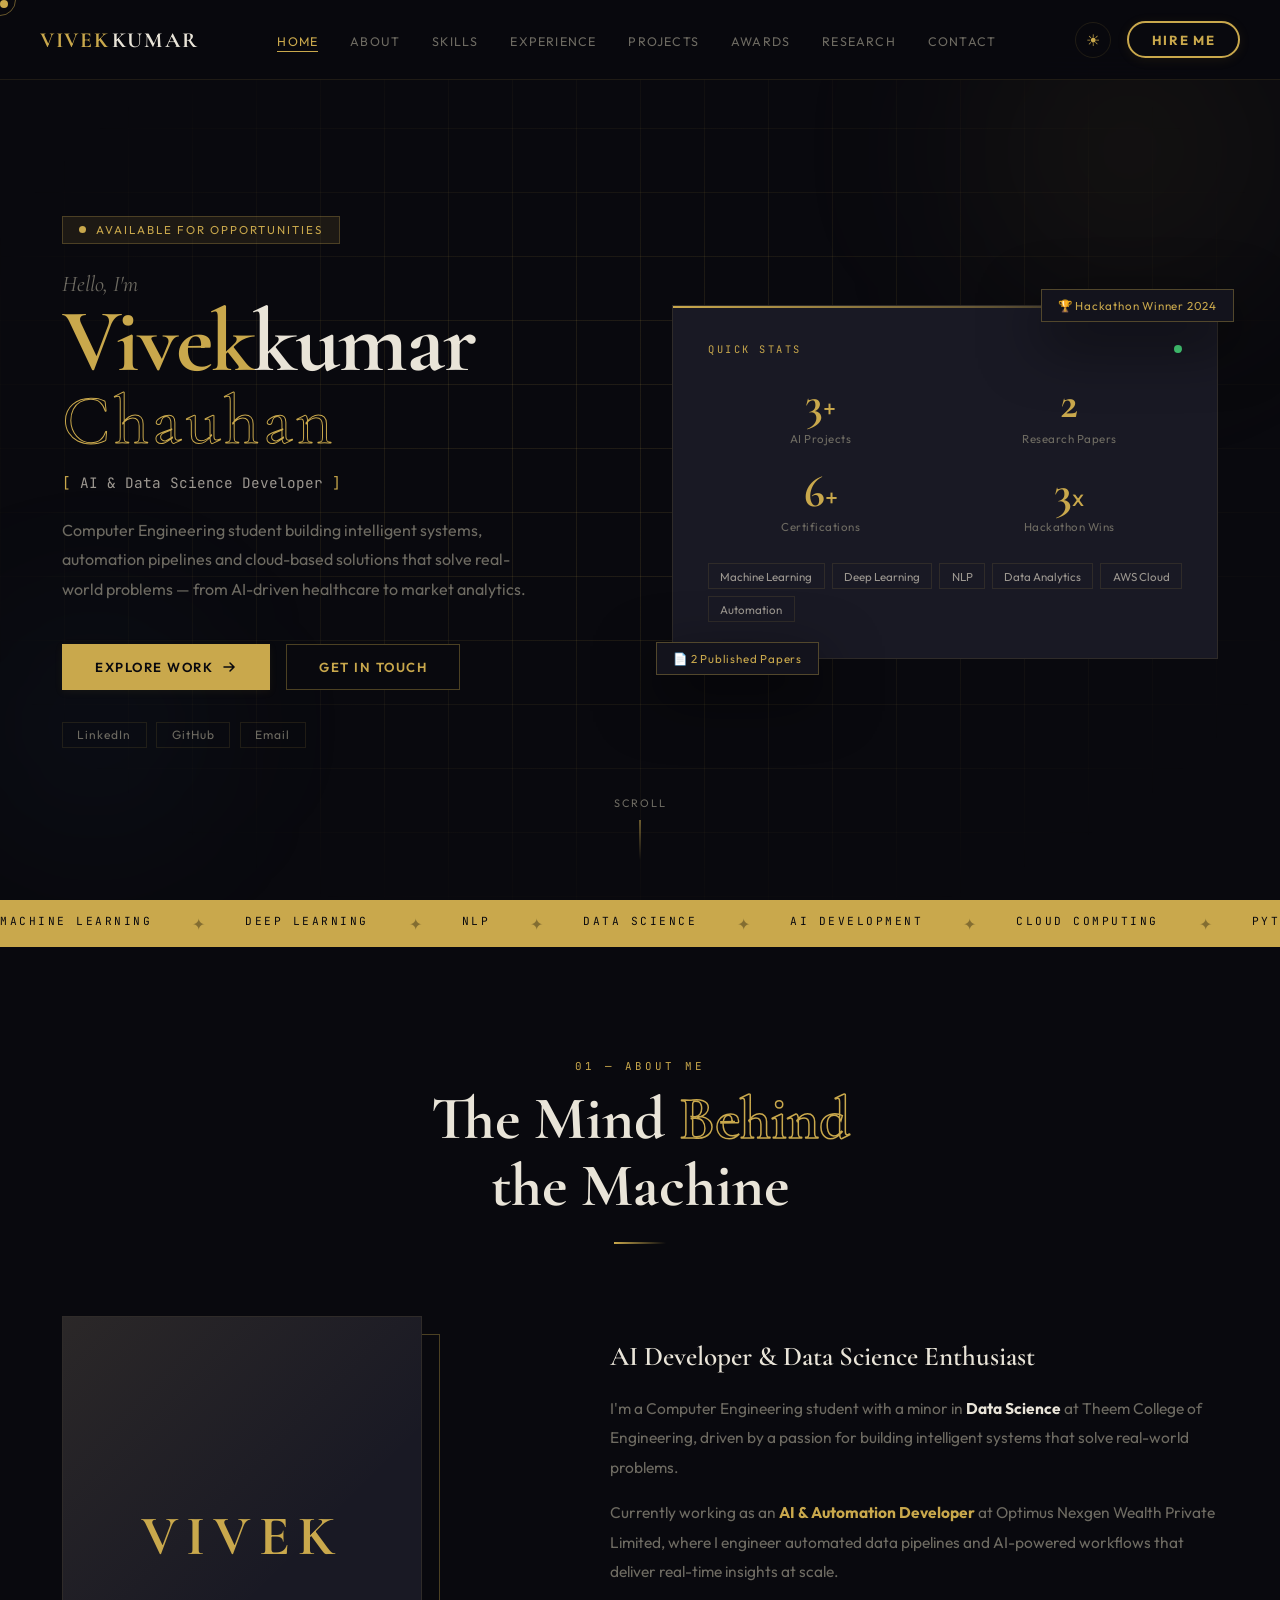
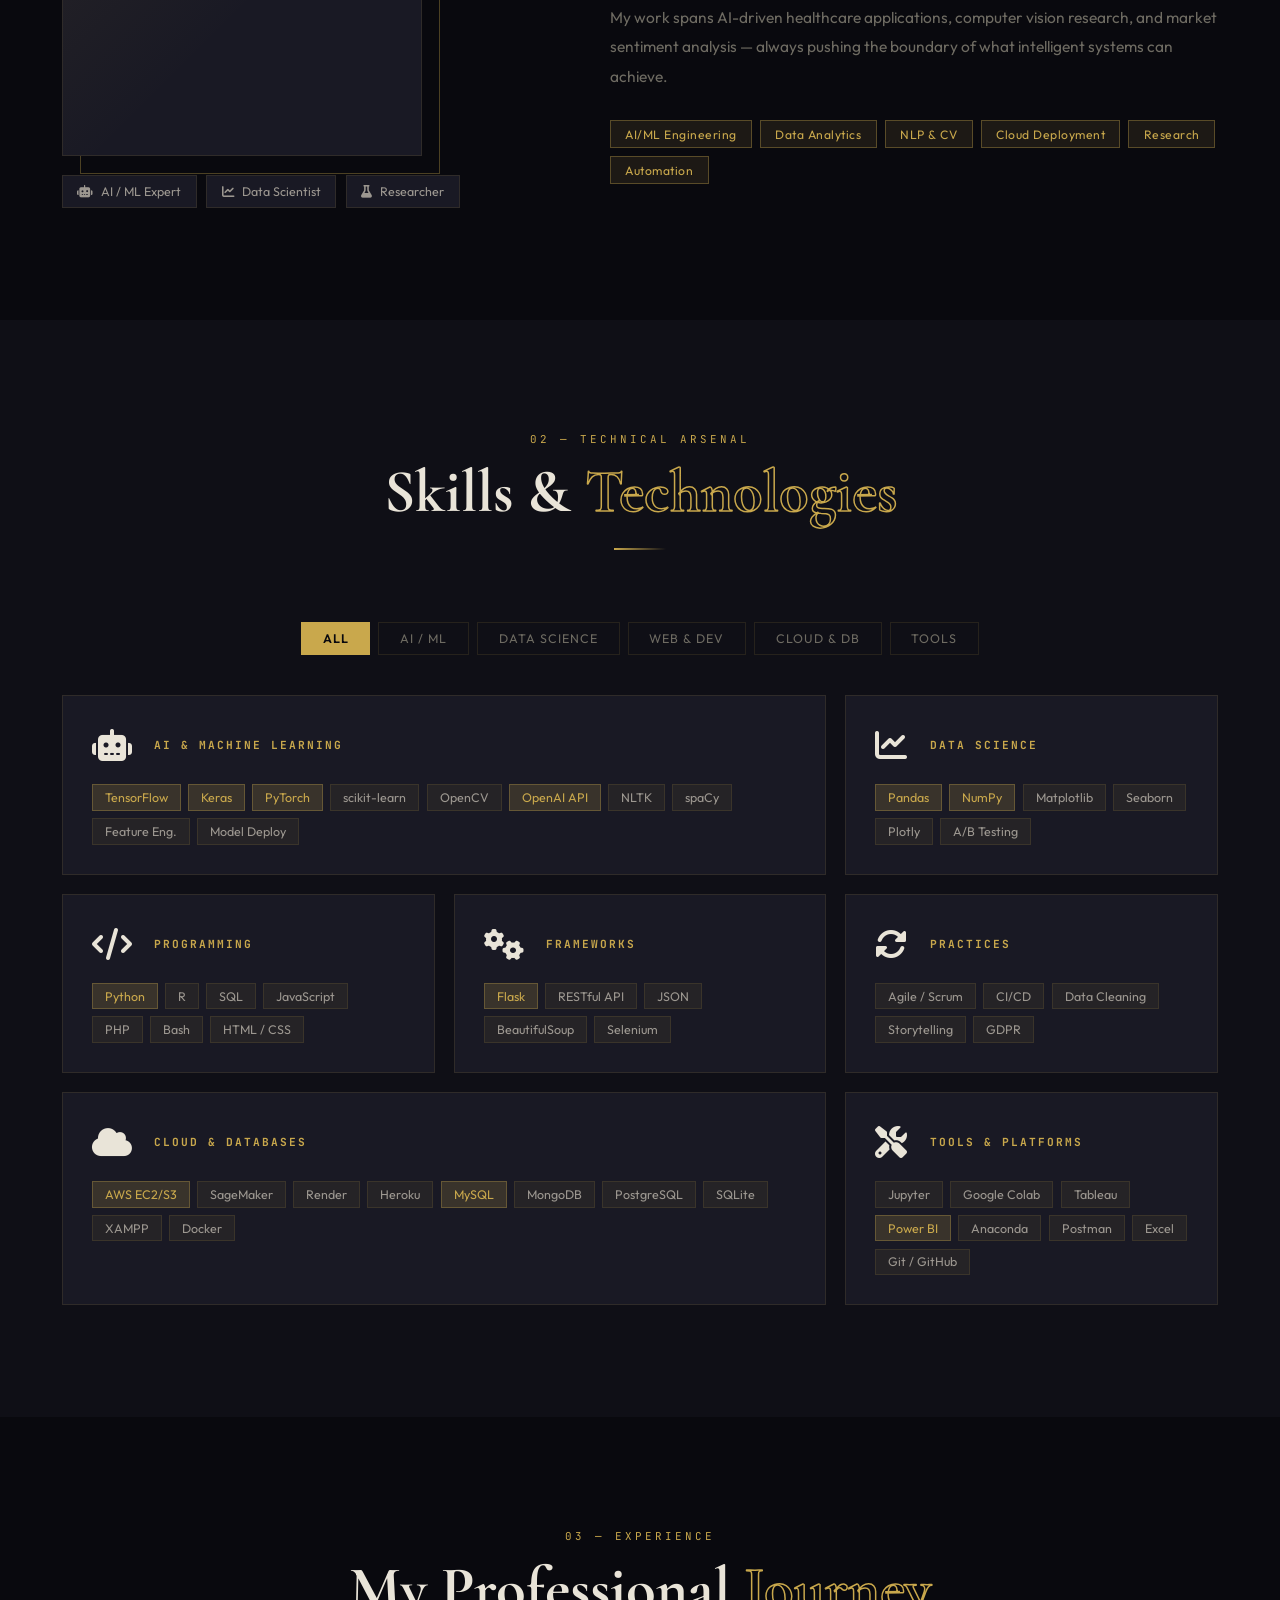
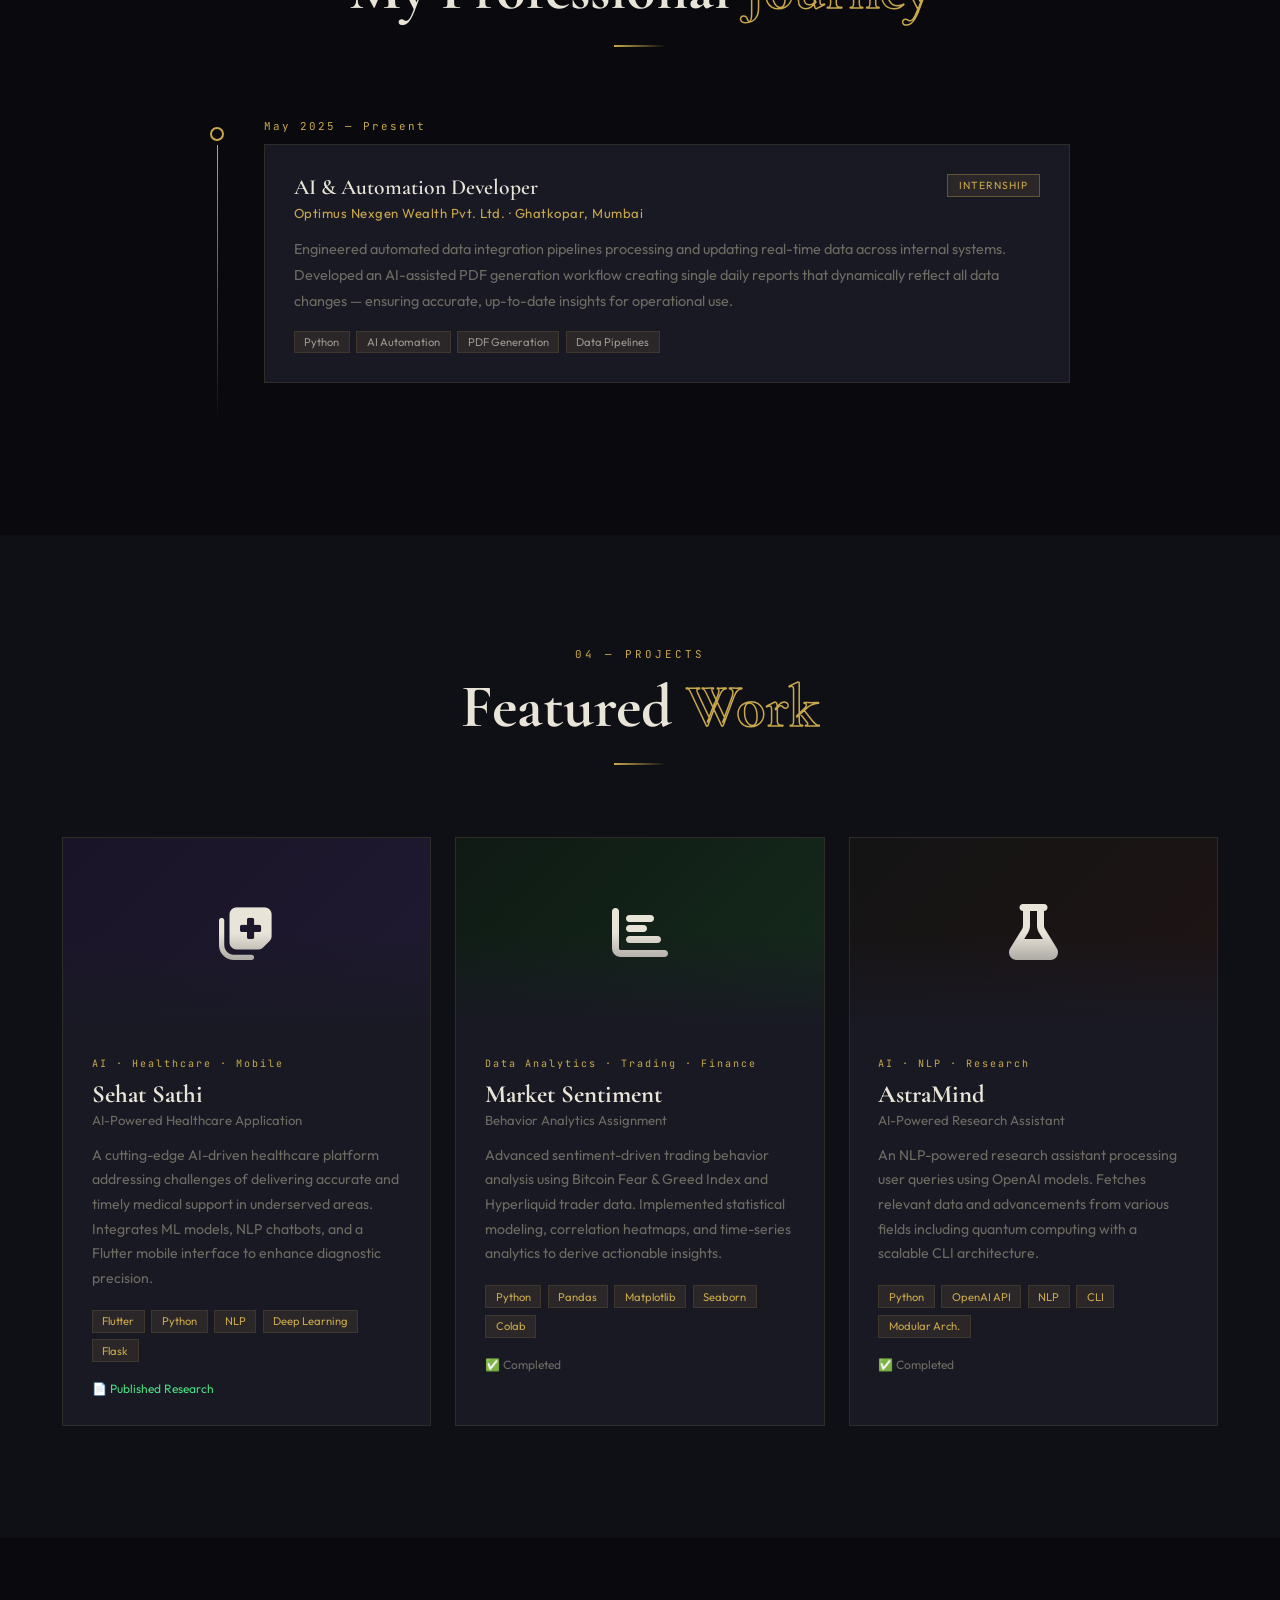
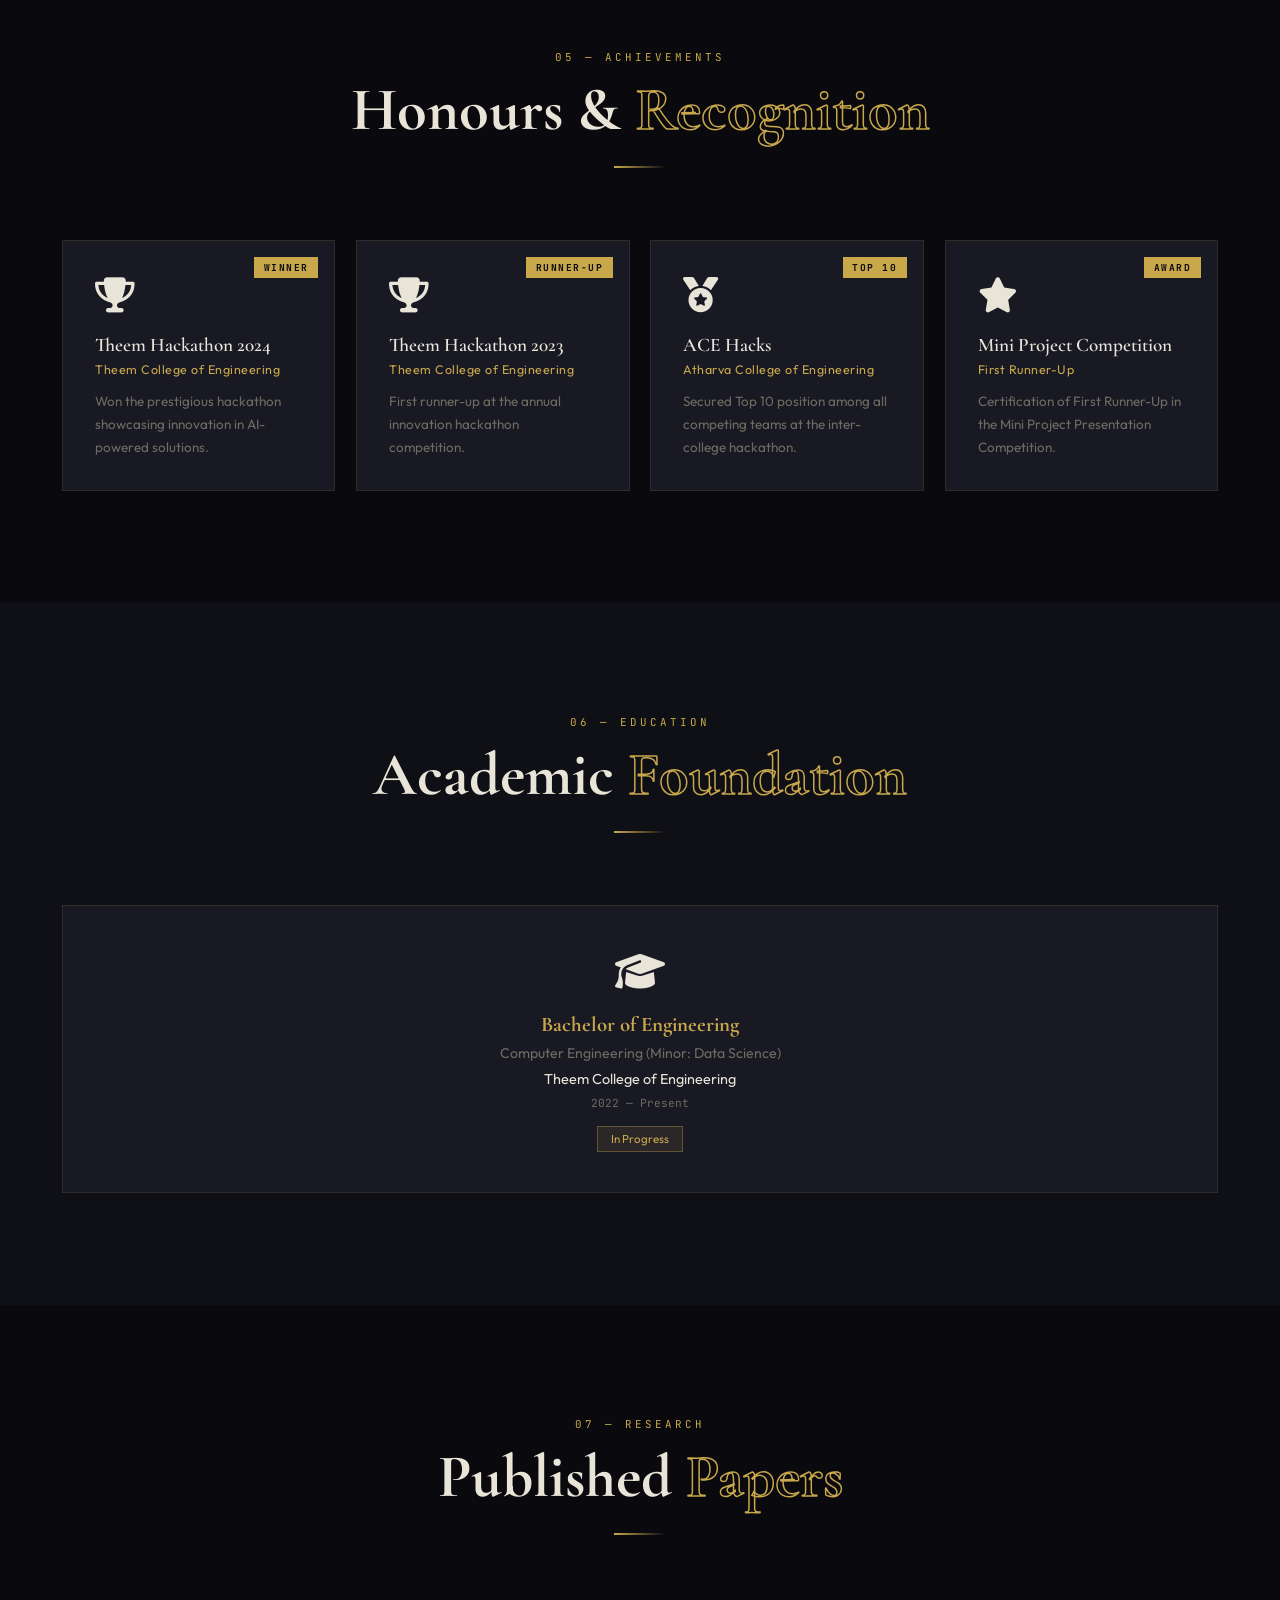
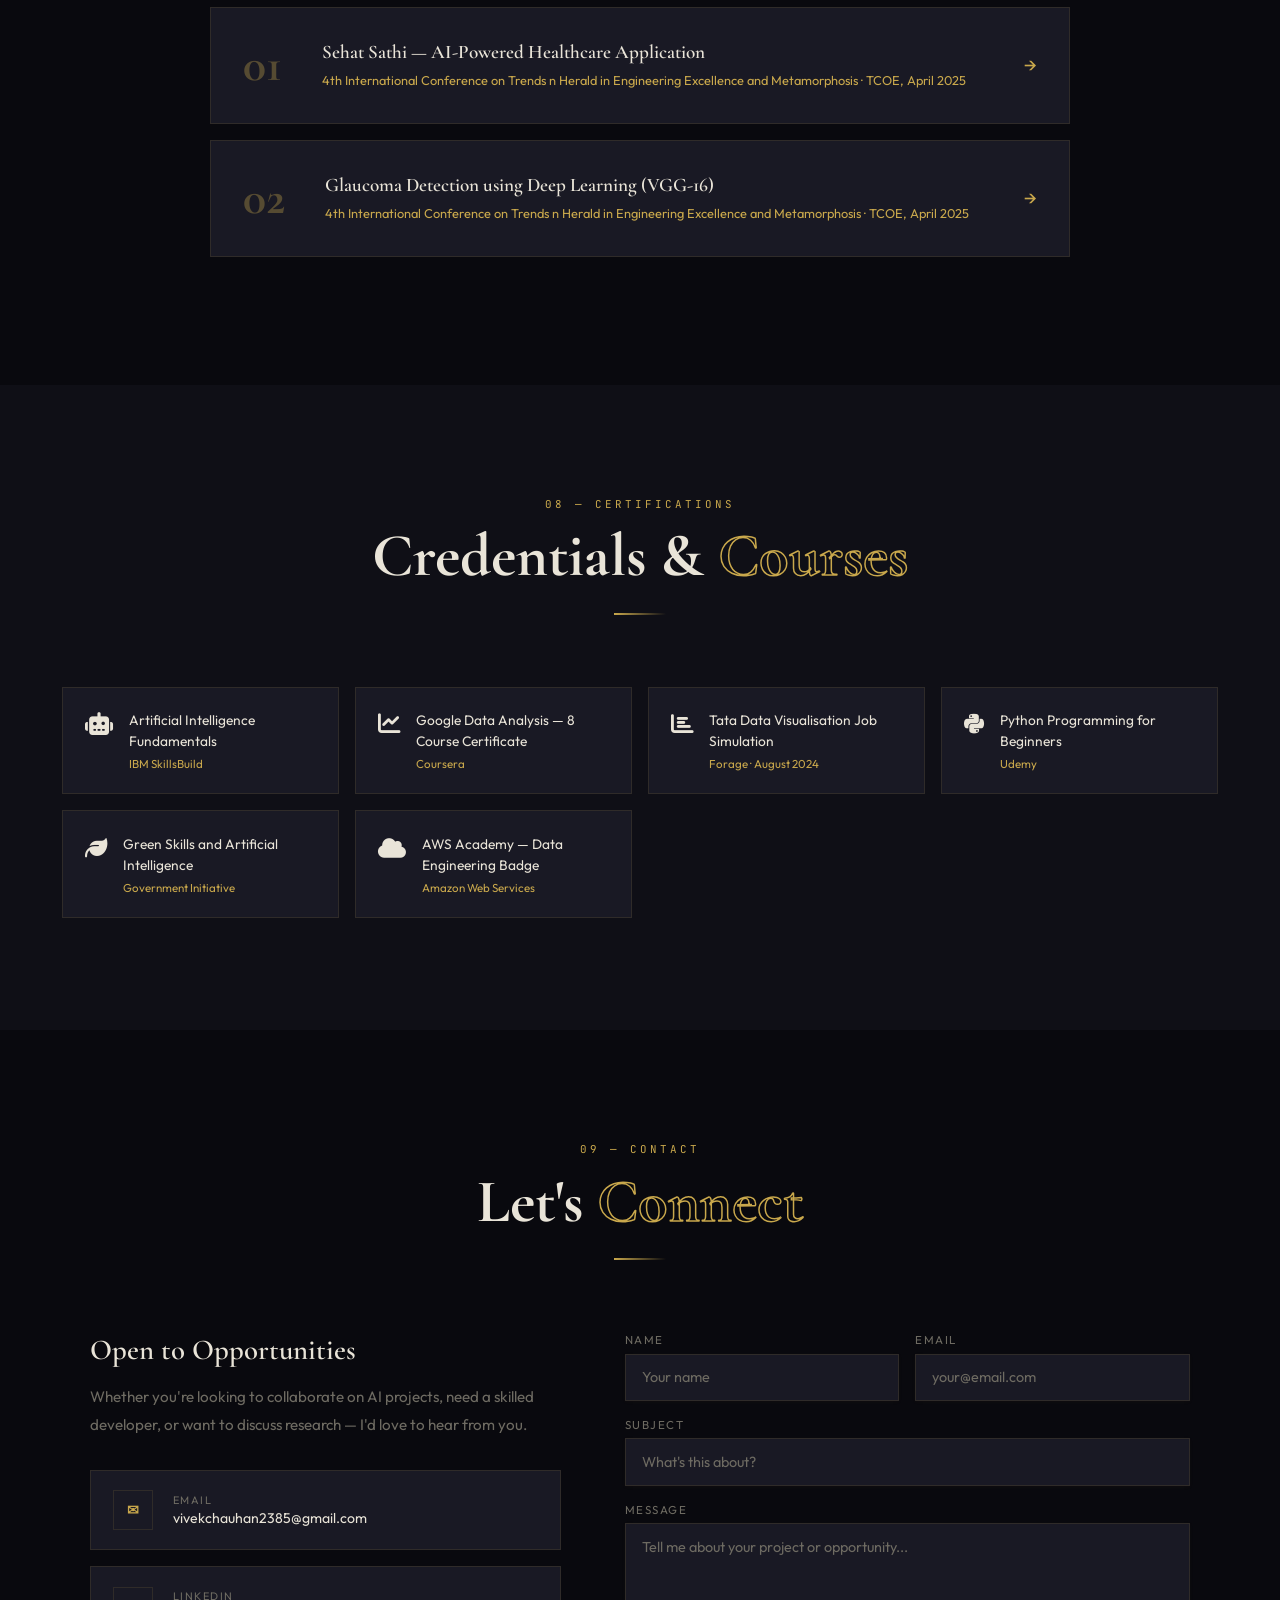
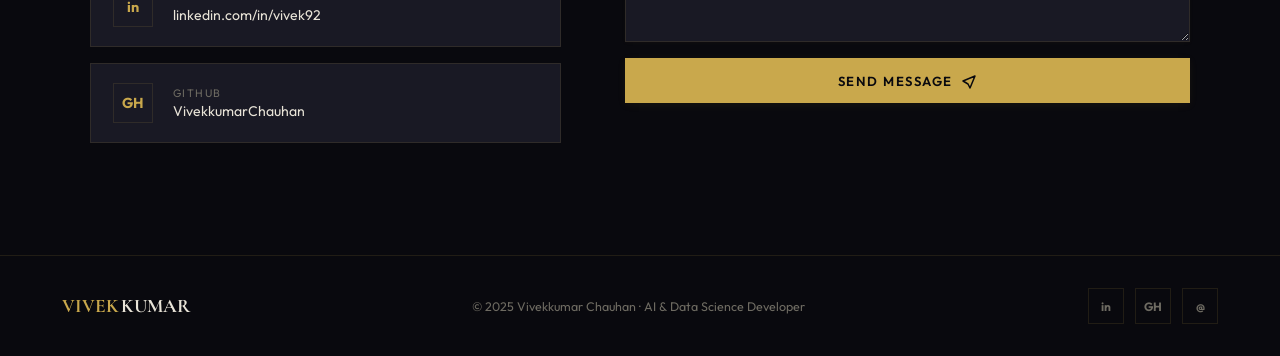
==== commit b1b8615c: "Add files via upload" ====
--- a/indiex.html
+++ b/indiex.html
@@ -41,6 +41,7 @@
       <a href="#achievements"  class="mobile-link" data-mobile-link>Achievements</a>
       <a href="#research"      class="mobile-link" data-mobile-link>Research</a>
       <a href="#contact"       class="mobile-link" data-mobile-link>Contact</a>
+      <a href="mailto:vivekchauhan2385@gmail.com" class="nav-cta">Hire Me</a>
     </nav>
   </div>
 
@@ -322,7 +323,7 @@
             <span class="pill">RESTful API</span>
             <span class="pill">JSON</span>
             <span class="pill">BeautifulSoup</span>
-            <span class="pill">Selenium</span>
+            <span class="pill">Selenium</span> 
           </div>
           <div class="skill-block-glow"></div>
         </div>
--- a/css/style.css
+++ b/css/style.css
@@ -151,9 +151,18 @@
   z-index: 200;
   flex-direction: column;
   align-items: center; justify-content: center;
-  gap: 2.2rem;
+  gap: 1.5rem;
+  padding: 2rem;
+  text-align: center;
 }
 .mobile-overlay.open { display: flex; }
+.mobile-nav {
+  display: flex;
+  flex-direction: column;
+  gap: 1rem;
+  align-items: center;
+  width: 100%;
+}
 .mobile-close {
   position: absolute; top: 1.5rem; right: 1.8rem;
   font-size: 1.4rem; color: var(--gold);
@@ -161,8 +170,10 @@
 }
 .mobile-link {
   font-family: 'Cormorant Garamond', serif;
-  font-size: 2.4rem; font-weight: 600;
+  font-size: 1.4rem; font-weight: 600;
   color: var(--text); transition: color 0.3s;
+  display: block;
+  padding: 0.5rem 0;
 }
 .mobile-link:hover { color: var(--gold); }
 
@@ -1024,15 +1035,27 @@
   .navbar { padding: 1rem 1.5rem; }
   .nav-links { display: none; }
   .hamburger { display: flex; }
+  /* Hide nav-cta in navbar, but show in mobile overlay */
   .nav-cta { display: none; }
+  .mobile-nav .nav-cta { display: inline-block; margin-top: 1rem; padding: 0.6rem 1.2rem; }
   section.section { padding: 4.5rem 0; }
   .form-row { grid-template-columns: 1fr; }
   .footer-inner { flex-direction: column; text-align: center; }
   .skills-bento { grid-template-columns: 1fr; }
   .skill-block-lg { grid-column: span 1; }
+  /* Featured Work/Projects: stack cards vertically */
+  .projects-grid, .card-grid { grid-template-columns: 1fr !important; flex-direction: column !important; gap: 1.2rem !important; }
+  .project-card, .card { min-width: 0; max-width: 100%; width: 100%; margin-bottom: 1.2rem; }
+  .project-thumb { height: 140px; font-size: 2.2rem; }
+  .project-body { padding: 1rem; }
 }
 
 @media (max-width: 500px) {
-  .hero-name-line    { font-size: 3rem; }
-  .hero-name-surname { font-size: 2.5rem; }
+  .hero-name-line    { font-size: 2.1rem; }
+  .hero-name-surname { font-size: 1.3rem; }
+  /* Loader/Splash: center and scale for mobile */
+  .loader-logo { margin-top: 40vh; }
+  .loader-name { font-size: 2.2rem; }
+  .loader-bar-wrap { width: 120px; }
+  .loader-sub { font-size: 0.6rem; }
 }
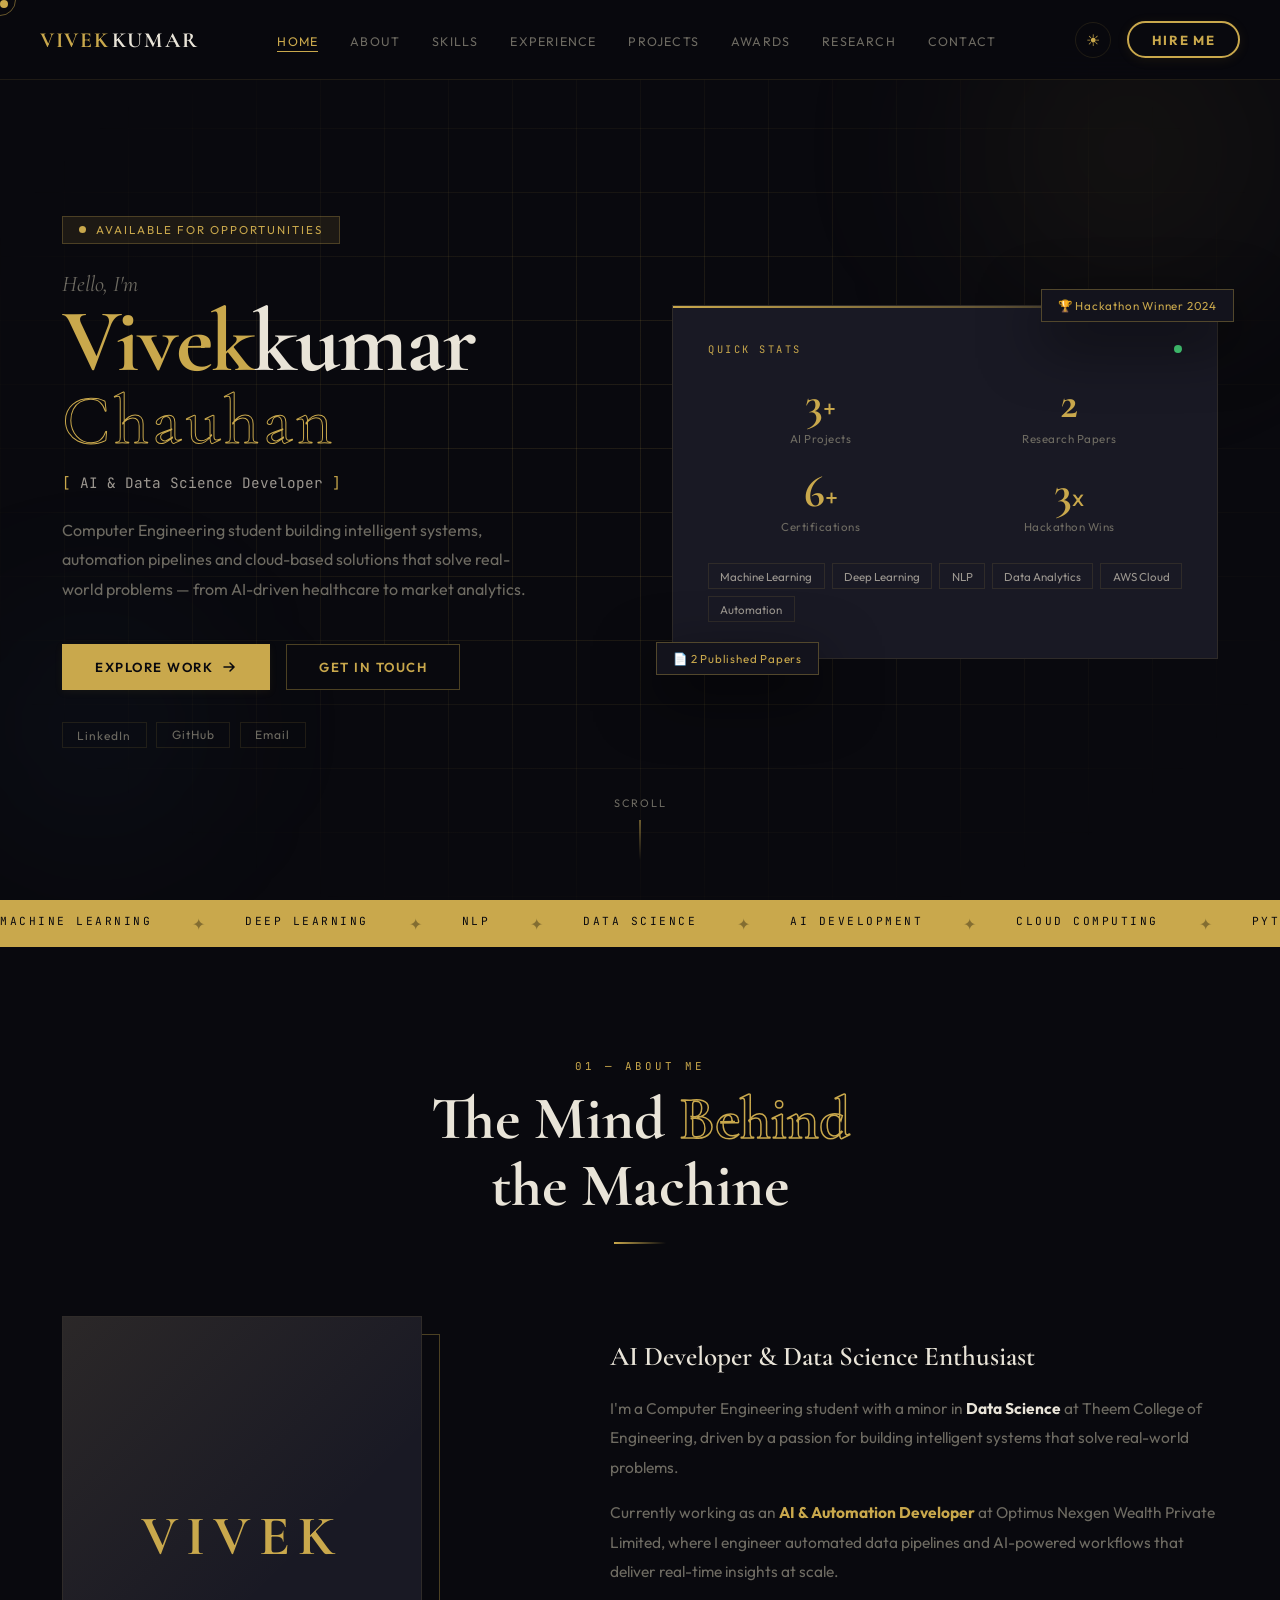
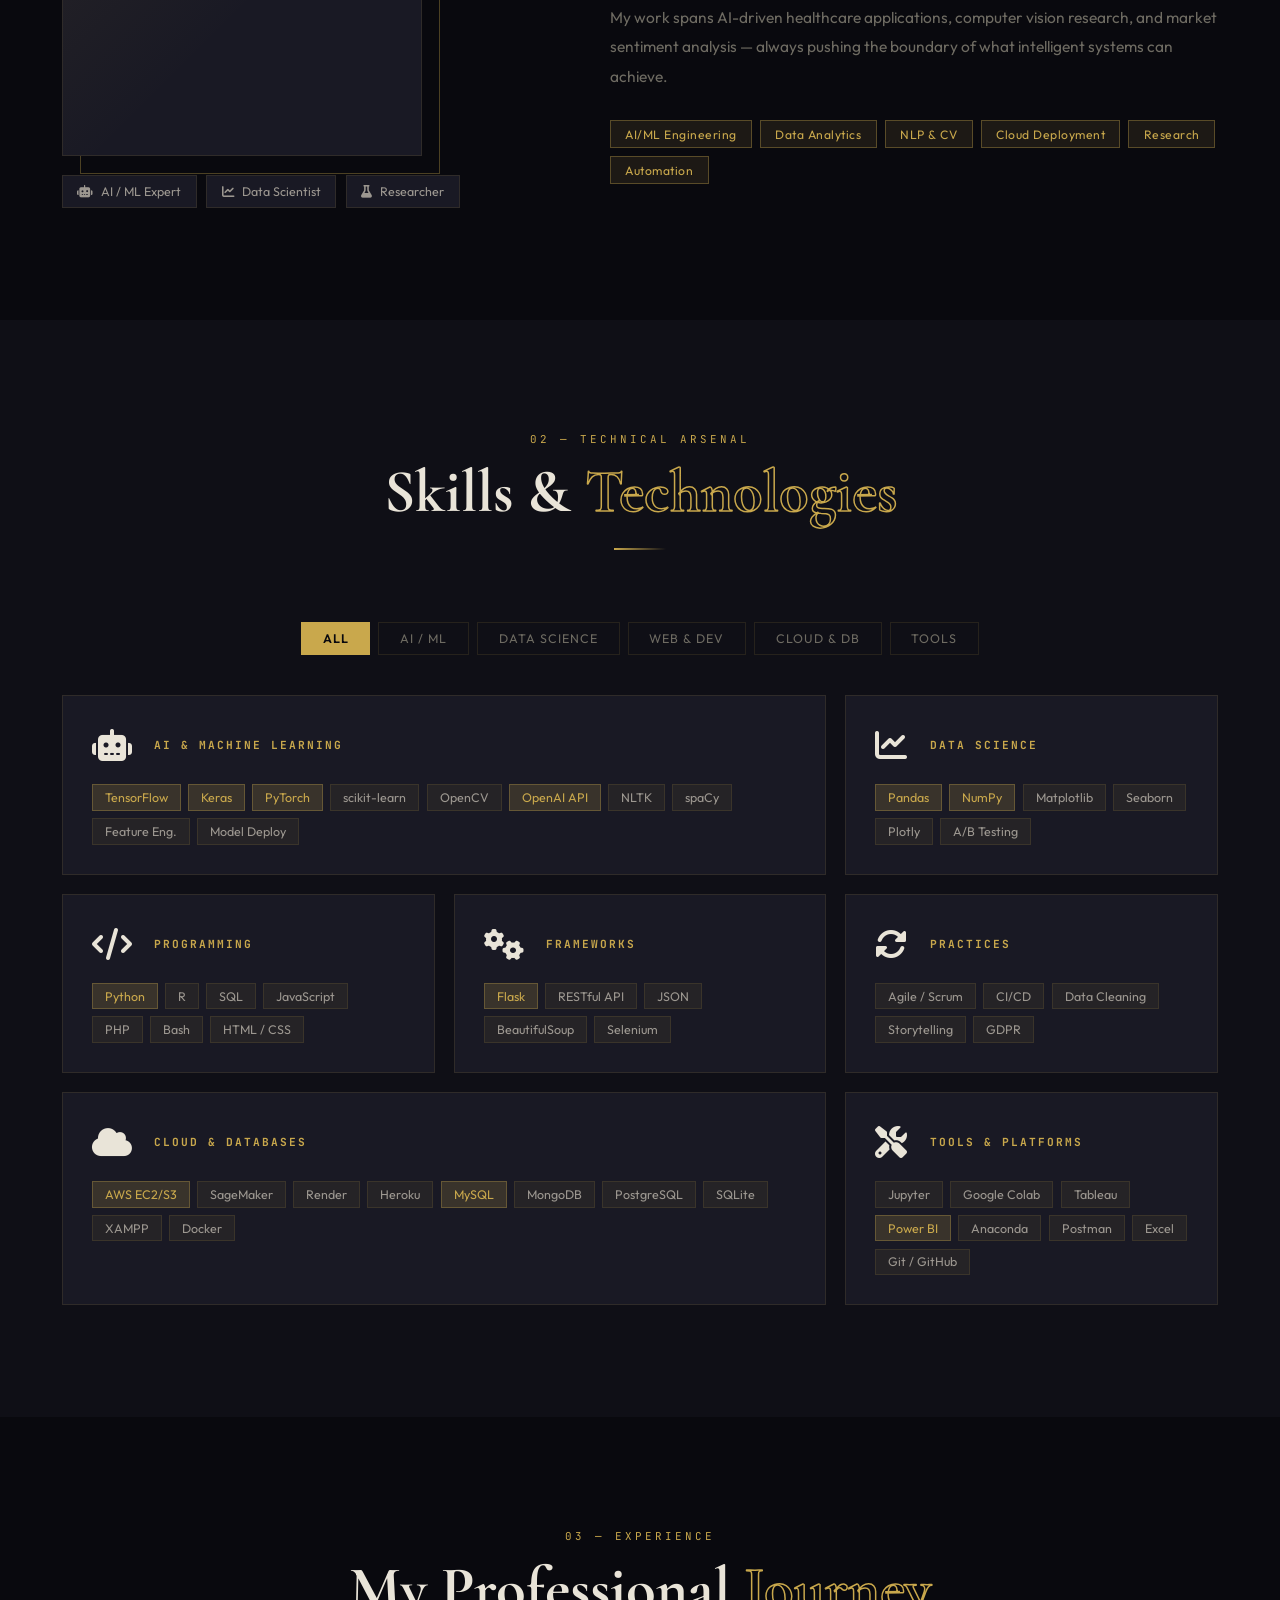
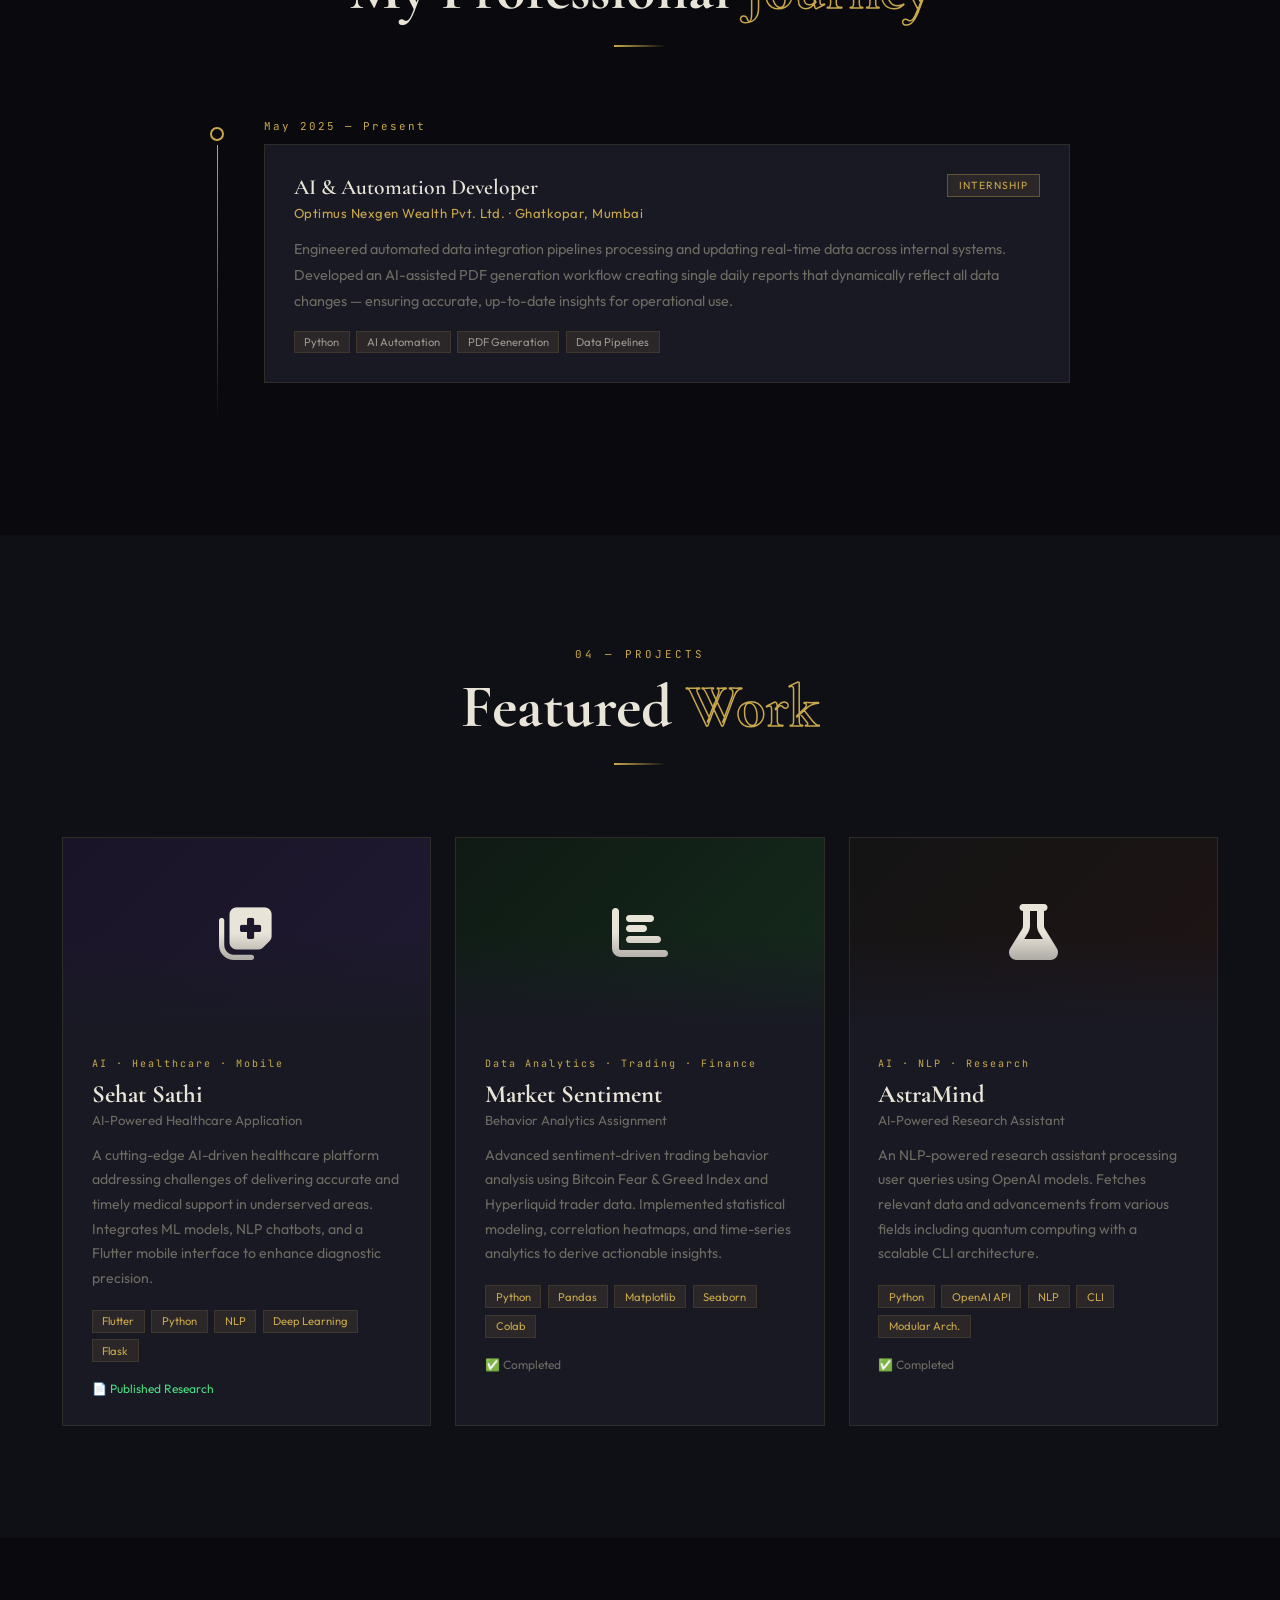
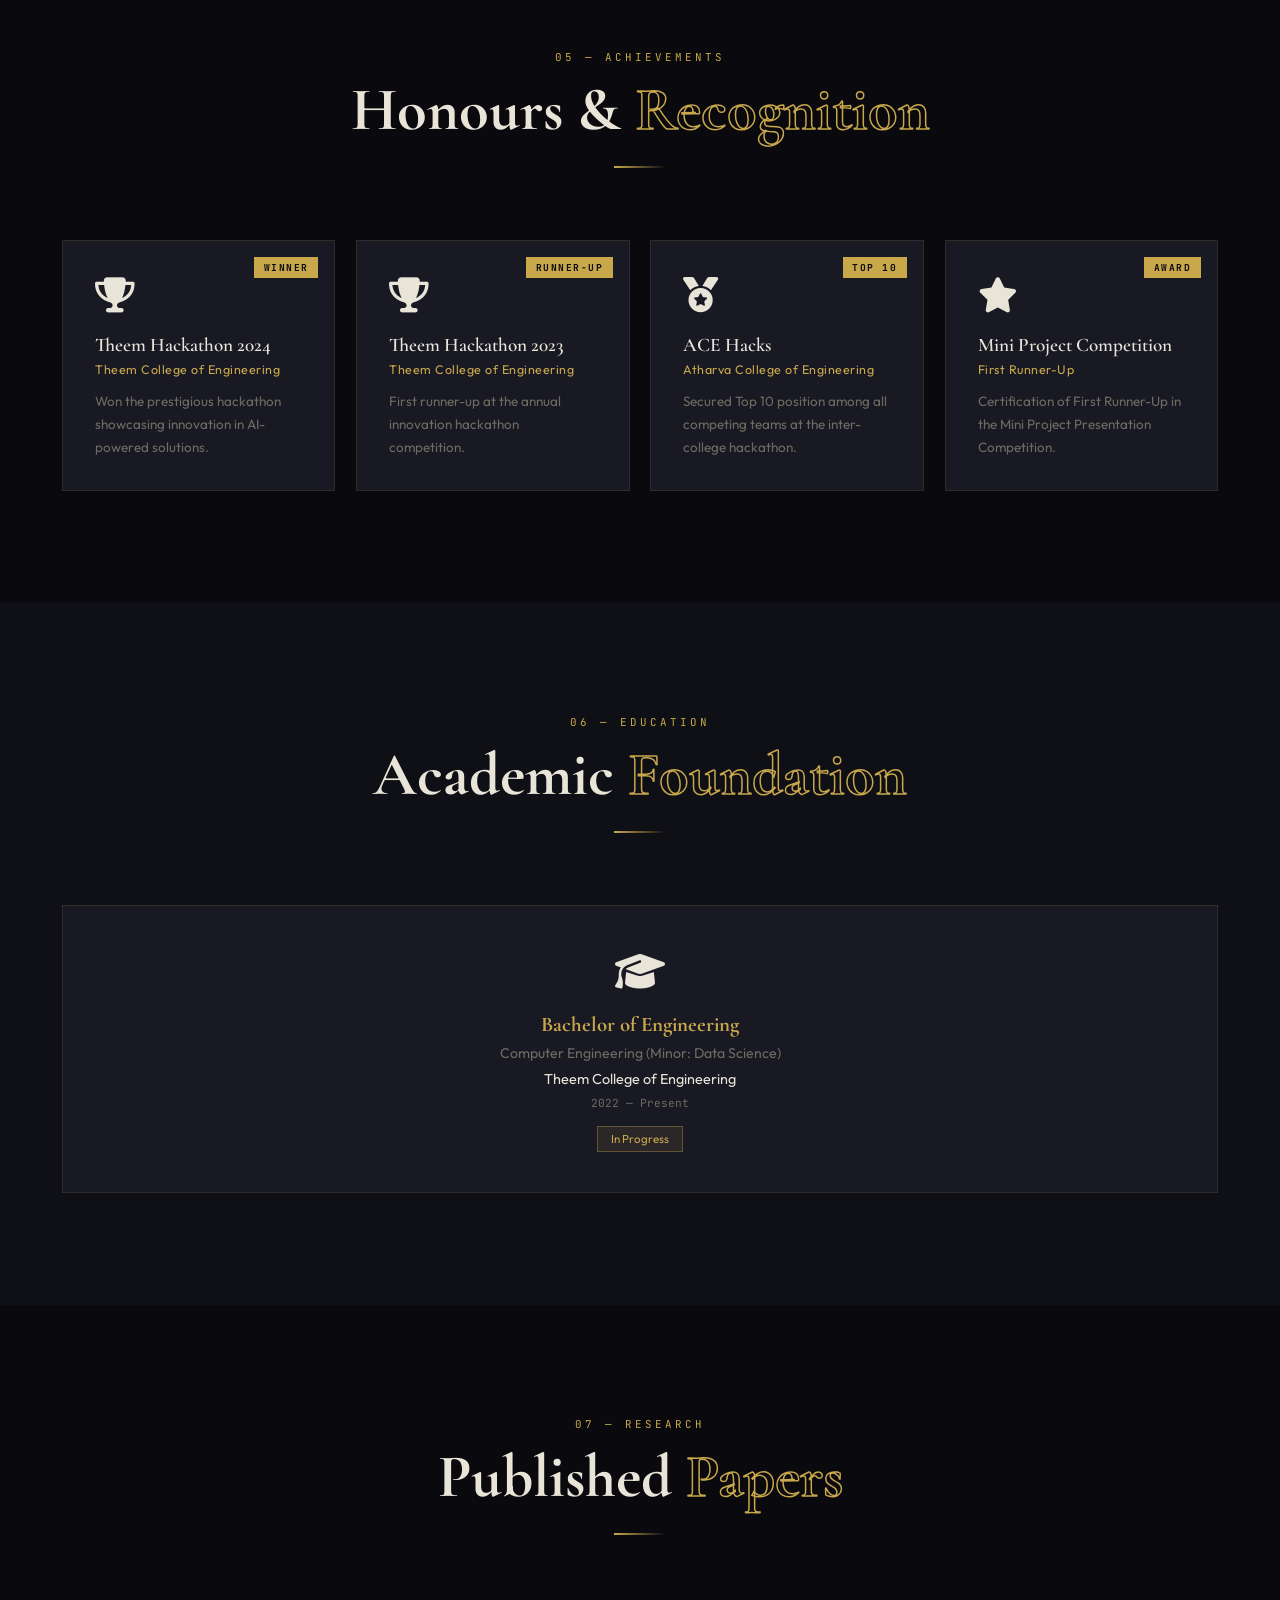
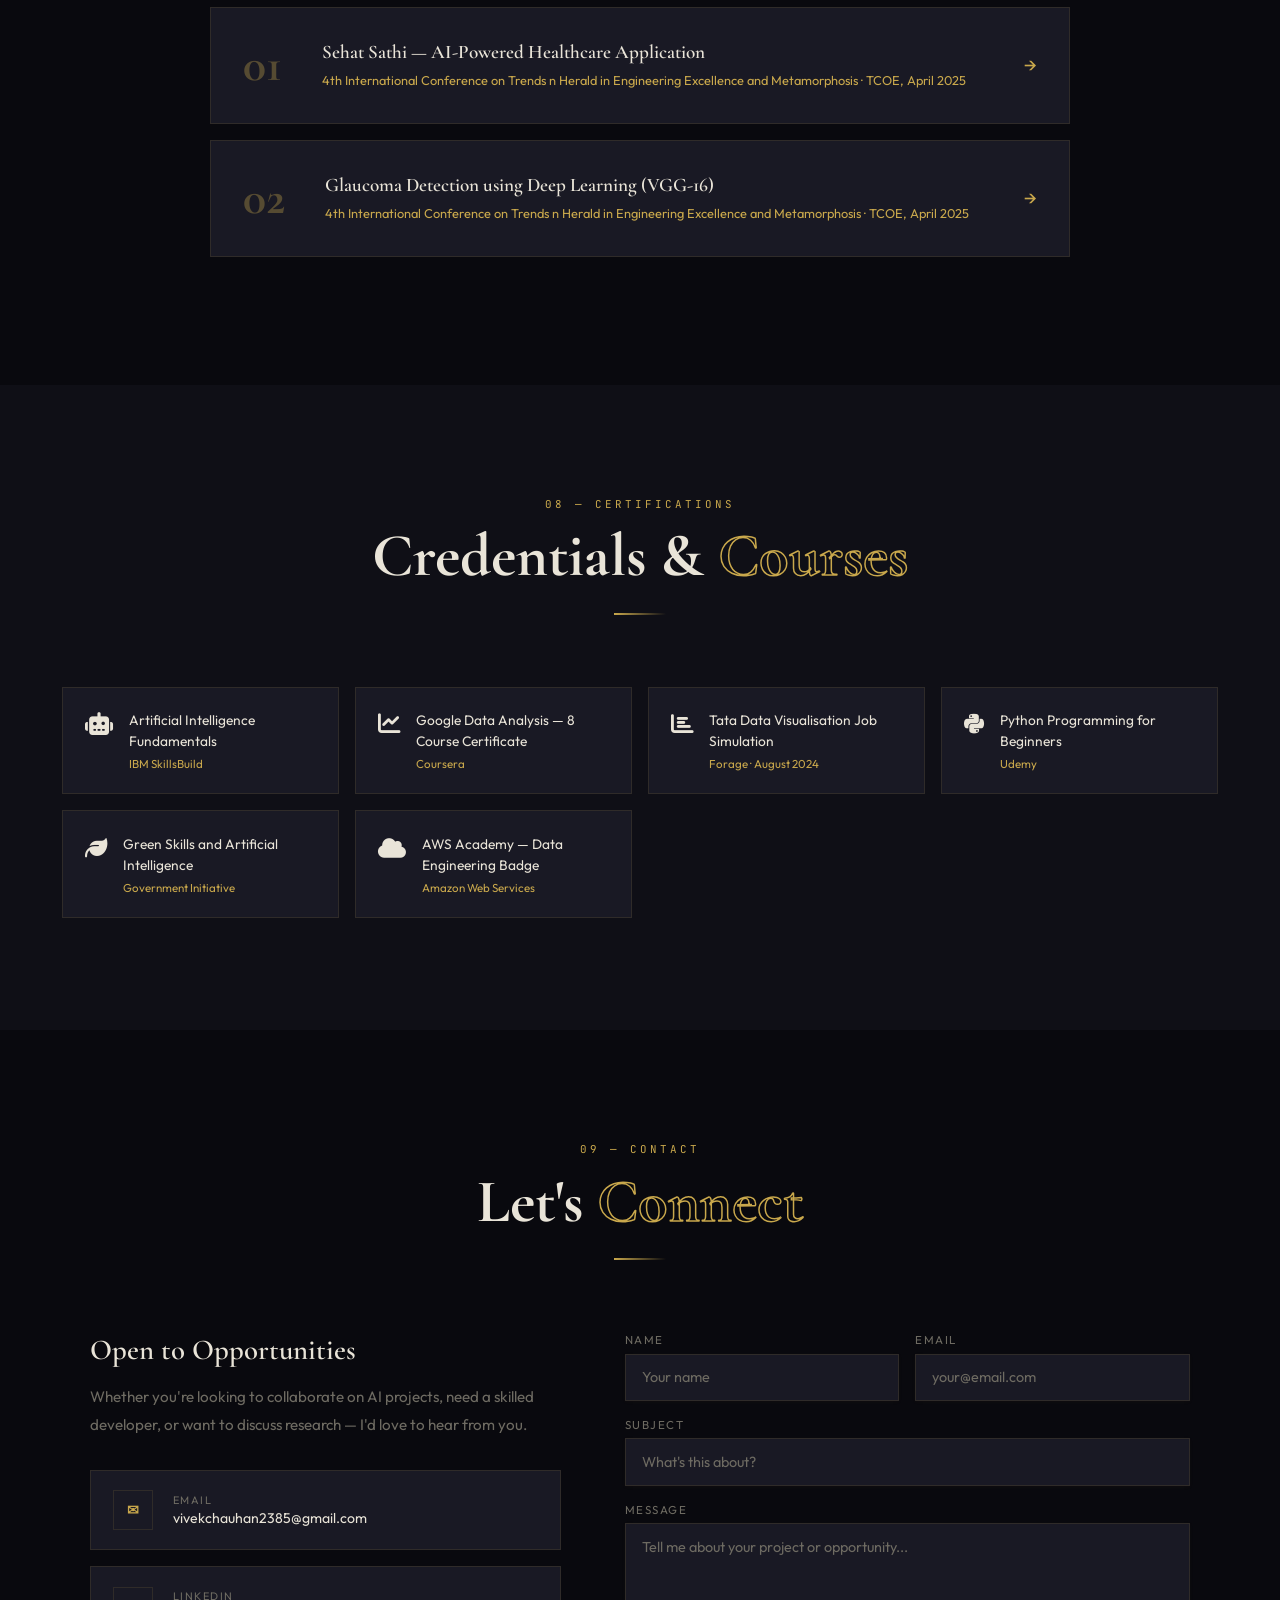
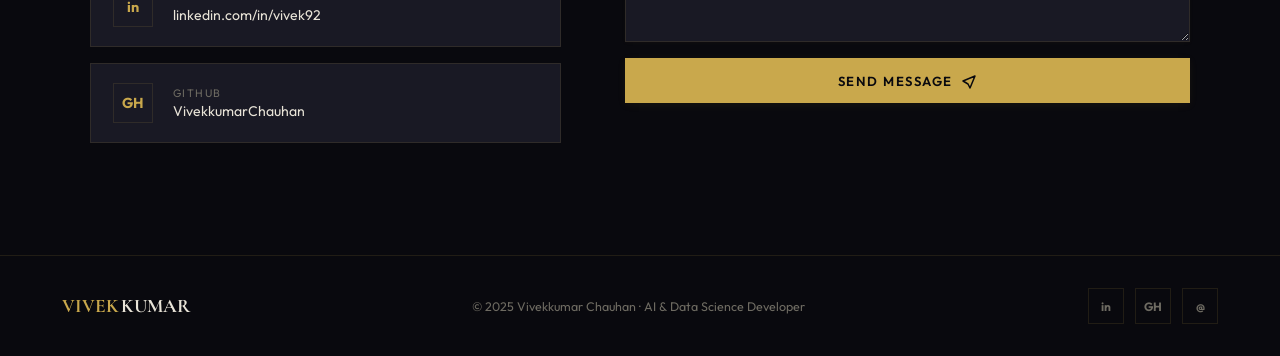
==== commit 596bf898: "Add files via upload" ====
--- a/indiex.html
+++ b/indiex.html
@@ -41,7 +41,7 @@
       <a href="#achievements"  class="mobile-link" data-mobile-link>Achievements</a>
       <a href="#research"      class="mobile-link" data-mobile-link>Research</a>
       <a href="#contact"       class="mobile-link" data-mobile-link>Contact</a>
-      <a href="mailto:vivekchauhan2385@gmail.com" class="nav-cta">Hire Me</a>
+      <a href="mailto:vivekchauhan2385@gmail.com" class="nav-cta" data-mobile-link>Hire Me</a>
     </nav>
   </div>
 
--- a/css/style.css
+++ b/css/style.css
@@ -177,6 +177,24 @@
 }
 .mobile-link:hover { color: var(--gold); }
 
+/* Mobile Hire Me button styling */
+.mobile-nav .nav-cta {
+  display: inline-block !important;
+  margin-top: 1.5rem;
+  padding: 0.65rem 1.6rem !important;
+  border: 2px solid var(--gold) !important;
+  color: var(--gold) !important;
+  background: var(--bg) !important;
+  font-size: 0.85rem !important;
+  letter-spacing: 1.5px !important;
+  text-transform: uppercase !important;
+  font-weight: 700 !important;
+  font-family: 'Outfit', sans-serif !important;
+  box-shadow: 0 2px 12px rgba(180,138,44,0.10) !important;
+  border-radius: 32px !important;
+  transition: all 0.3s !important;
+}
+
 /* ── NAVBAR ───────────────────────────────────────────────── */
 .navbar {
   position: fixed; top: 0; left: 0; right: 0;
@@ -1037,7 +1055,6 @@
   .hamburger { display: flex; }
   /* Hide nav-cta in navbar, but show in mobile overlay */
   .nav-cta { display: none; }
-  .mobile-nav .nav-cta { display: inline-block; margin-top: 1rem; padding: 0.6rem 1.2rem; }
   section.section { padding: 4.5rem 0; }
   .form-row { grid-template-columns: 1fr; }
   .footer-inner { flex-direction: column; text-align: center; }
